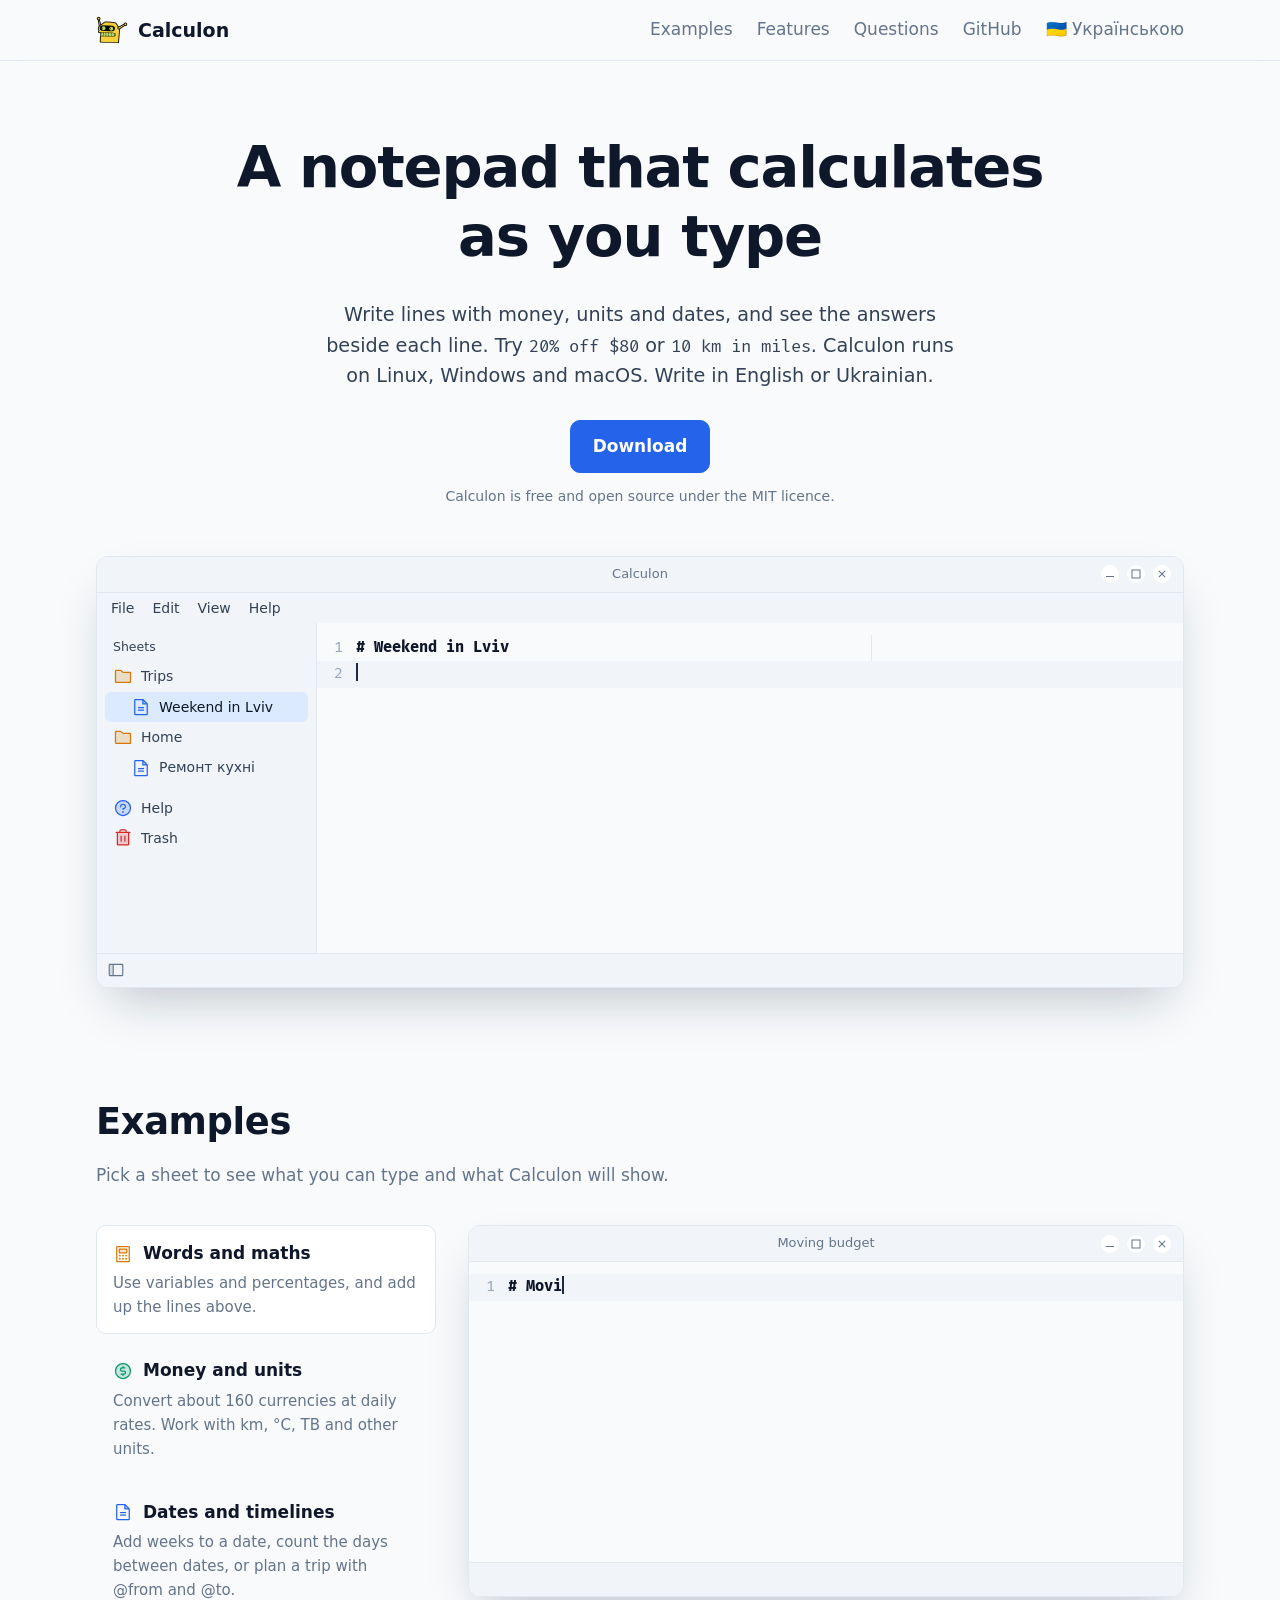
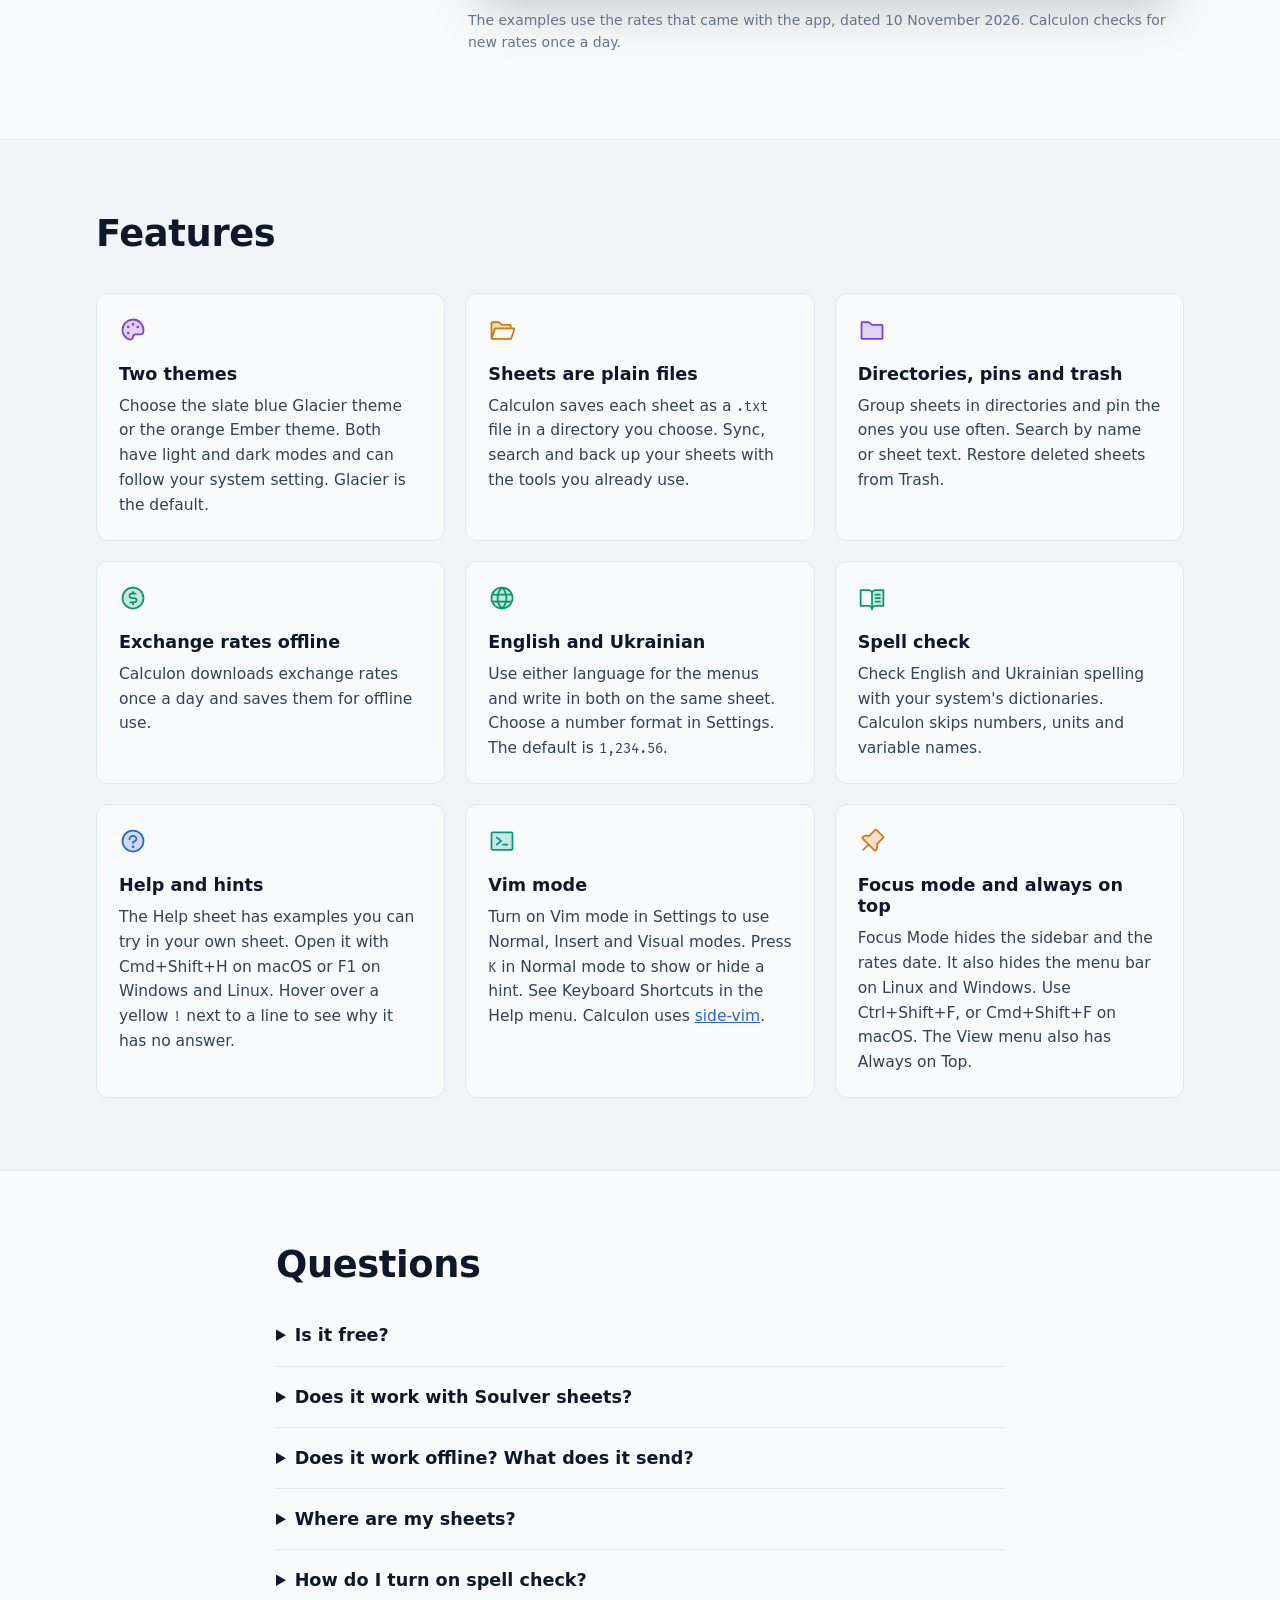
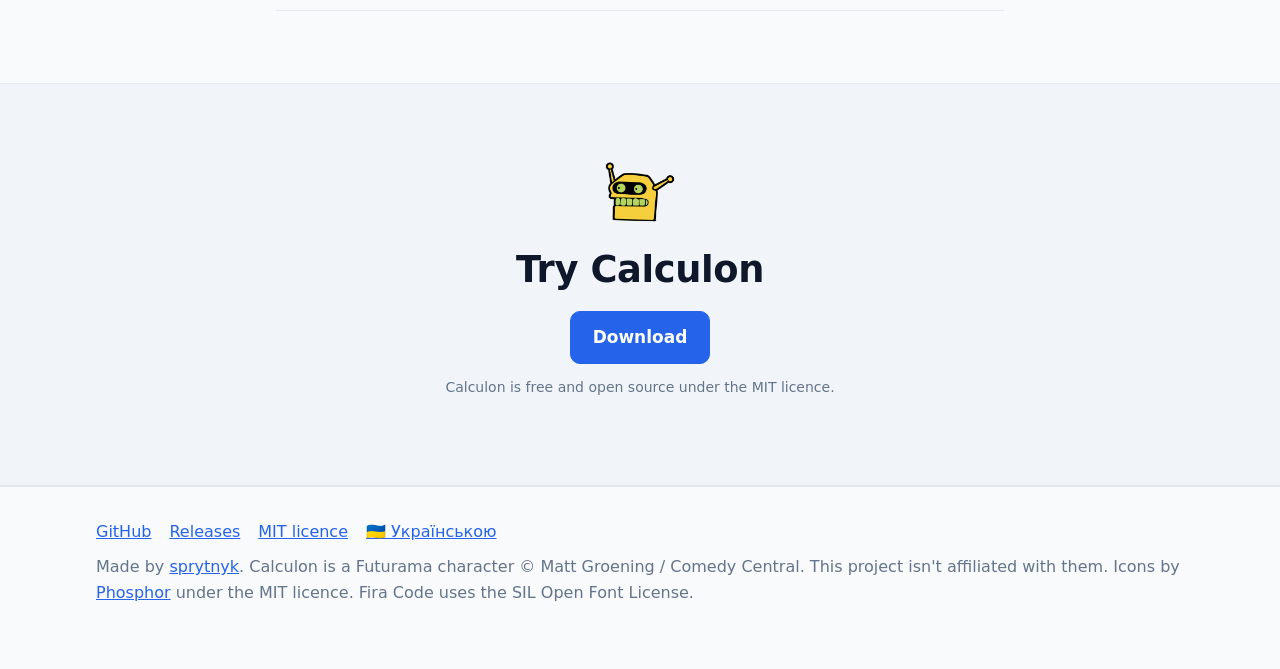
==== docs/index.html @ 187b3427 "feat(site): add flags to language links Show a country flag beside each language switcher in the Eng" ====
<!doctype html>
<html lang="en">
  <head>
    <meta charset="utf-8" />
    <meta name="viewport" content="width=device-width, initial-scale=1" />
    <title>Calculon notepad calculator for Linux, Windows and macOS</title>
    <meta name="description" content="A notepad that calculates as you type. Write lines with money, units and dates. Free and open source for Linux, Windows and macOS." />
    <link rel="icon" href="assets/icon.png" />
    <link rel="canonical" href="https://sprytnyk.github.io/calculon/" />
    <link rel="alternate" hreflang="en" href="https://sprytnyk.github.io/calculon/" />
    <link rel="alternate" hreflang="uk" href="https://sprytnyk.github.io/calculon/uk/" />
    <link rel="alternate" hreflang="x-default" href="https://sprytnyk.github.io/calculon/" />
    <meta property="og:type" content="website" />
    <meta property="og:site_name" content="Calculon" />
    <meta property="og:title" content="Calculon notepad calculator for Linux, Windows and macOS" />
    <meta property="og:description" content="A notepad that calculates as you type. Write lines with money, units and dates. Free and open source for Linux, Windows and macOS." />
    <meta property="og:url" content="https://sprytnyk.github.io/calculon/" />
    <meta property="og:image" content="https://sprytnyk.github.io/calculon/screenshot.png" />
    <meta property="og:image:width" content="1200" />
    <meta property="og:image:height" content="630" />
    <meta property="og:locale" content="en_GB" />
    <meta property="og:locale:alternate" content="uk_UA" />
    <meta name="twitter:card" content="summary_large_image" />
    <script type="application/ld+json">
      {
        "@context": "https://schema.org",
        "@type": "SoftwareApplication",
        "name": "Calculon",
        "description": "A notepad that calculates as you type. Write lines with money, units and dates. Free and open source for Linux, Windows and macOS.",
        "applicationCategory": "UtilitiesApplication",
        "operatingSystem": "Linux, Windows, macOS",
        "url": "https://sprytnyk.github.io/calculon/",
        "downloadUrl": "https://github.com/sprytnyk/calculon/releases/latest",
        "codeRepository": "https://github.com/sprytnyk/calculon",
        "license": "https://opensource.org/license/mit",
        "inLanguage": [
          "en",
          "uk"
        ],
        "image": "https://sprytnyk.github.io/calculon/assets/icon.png",
        "screenshot": "https://sprytnyk.github.io/calculon/screenshot.png",
        "offers": {
          "@type": "Offer",
          "price": "0",
          "priceCurrency": "USD"
        }
      }
    </script>
    <link rel="stylesheet" href="assets/theme.css" />
    <link rel="stylesheet" href="assets/site.css" />
    <script>
      // a browser set to Ukrainian goes to the Ukrainian page, unless the visitor picked English
      try {
        const first = (navigator.languages || [navigator.language])[0] || "";
        if (!localStorage.getItem("lang") && /^uk\b/i.test(first)) location.replace("uk/");
      } catch {
        // no storage: stay on English
      }
    </script>
  </head>
  <body>
    <header class="top">
      <div class="wrap">
        <a class="brand" href="./"><img src="assets/icon.png" alt="" />Calculon</a>
        <nav>
          <a class="optional" href="#examples">Examples</a>
          <a class="optional" href="#features">Features</a>
          <a class="optional" href="#faq">Questions</a>
          <a href="https://github.com/sprytnyk/calculon">GitHub</a>
          <a href="uk/" data-lang="uk" hreflang="uk" lang="uk">🇺🇦 Українською</a>
        </nav>
      </div>
    </header>

    <main>
      <div class="hero wrap">
        <h1>A notepad that calculates as&nbsp;you&nbsp;type</h1>
        <p class="lead">
          Write lines with money, units and dates, and see the answers beside each line.
          Try <code>20% off $80</code> or <code>10 km in miles</code>.
          Calculon runs on Linux, Windows and macOS. Write in English or Ukrainian.
        </p>
        <div data-downloads>
          <div class="downloads">
            <a class="button primary" href="https://github.com/sprytnyk/calculon/releases/latest"
              >Download</a
            >
          </div>
          <p class="download-note">Calculon is free and open source under the MIT licence.</p>
        </div>

        <div class="window" data-hero aria-label="Calculon demo with answers beside each line">
          <div class="titlebar">
            <span class="dots"><i></i><i></i><i></i></span>Calculon
          </div>
          <div class="menubar"></div>
          <div class="window-body">
            <aside class="side"></aside>
            <div class="sheet"></div>
          </div>
          <div class="statusbar"><span class="total"></span></div>
        </div>
      </div>

      <section id="examples">
        <div class="wrap">
          <div class="section-head">
            <h2>Examples</h2>
            <p class="muted">
              Pick a sheet to see what you can type and what Calculon will show.
            </p>
          </div>
          <div class="examples" data-examples>
            <div class="tabs" role="tablist" aria-label="Examples">
              <button class="tab" role="tab" data-sheet="basics" data-icon="numbers">
                <strong>Words and maths</strong>
                <span class="text">Use variables and percentages, and add up the lines above.</span>
              </button>
              <button class="tab" role="tab" data-sheet="money" data-icon="rates">
                <strong>Money and units</strong>
                <span class="text">Convert about 160 currencies at daily rates. Work with km, °C, TB and other units.</span>
              </button>
              <button class="tab" role="tab" data-sheet="dates" data-icon="sheet">
                <strong>Dates and timelines</strong>
                <span class="text"
                  >Add weeks to a date, count the days between dates, or plan a trip with @from and
                  @to.</span
                >
              </button>
            </div>
            <div class="example">
              <div class="window">
                <div class="titlebar">
                  <span class="dots"><i></i><i></i><i></i></span><span class="name"></span>
                </div>
                <div class="window-body"><div class="sheet" role="tabpanel"></div></div>
                <div class="statusbar"><span class="total"></span></div>
              </div>
              <p class="rates-note">
                The examples use the rates that came with the app, dated
                <span data-rates-date></span>. Calculon checks for new rates once a day.
              </p>
            </div>
          </div>
        </div>
      </section>

      <section id="features" class="alt">
        <div class="wrap">
          <div class="section-head">
            <h2>Features</h2>
          </div>
          <div class="features">
            <div class="card">
              <span class="icon" style="mask-image: url(assets/icons/colours.svg); -webkit-mask-image: url(assets/icons/colours.svg); background: var(--icon-violet)"></span>
              <h3>Two themes</h3>
              <p>
                Choose the slate blue Glacier theme or the orange Ember theme. Both have light
                and dark modes and can follow your system setting. Glacier is the default.
              </p>
            </div>
            <div class="card">
              <span class="icon" style="mask-image: url(assets/icons/open_directory.svg); -webkit-mask-image: url(assets/icons/open_directory.svg); background: var(--icon-amber)"></span>
              <h3>Sheets are plain files</h3>
              <p>
                Calculon saves each sheet as a <code>.txt</code> file in a directory you choose.
                Sync, search and back up your sheets with the tools you already use.
              </p>
            </div>
            <div class="card">
              <span class="icon" style="mask-image: url(assets/icons/directory.svg); -webkit-mask-image: url(assets/icons/directory.svg); background: var(--icon-violet)"></span>
              <h3>Directories, pins and trash</h3>
              <p>
                Group sheets in directories and pin the ones you use often. Search by name or
                sheet text. Restore deleted sheets from Trash.
              </p>
            </div>
            <div class="card">
              <span class="icon" style="mask-image: url(assets/icons/rates.svg); -webkit-mask-image: url(assets/icons/rates.svg); background: var(--icon-green)"></span>
              <h3>Exchange rates offline</h3>
              <p>
                Calculon downloads exchange rates once a day and saves them for offline use.
              </p>
            </div>
            <div class="card">
              <span class="icon" style="mask-image: url(assets/icons/language.svg); -webkit-mask-image: url(assets/icons/language.svg); background: var(--icon-green)"></span>
              <h3>English and Ukrainian</h3>
              <p>
                Use either language for the menus and write in both on the same sheet.
                Choose a number format in Settings. The default is <code>1,234.56</code>.
              </p>
            </div>
            <div class="card">
              <span class="icon" style="mask-image: url(assets/icons/spell_add.svg); -webkit-mask-image: url(assets/icons/spell_add.svg); background: var(--icon-green)"></span>
              <h3>Spell check</h3>
              <p>
                Check English and Ukrainian spelling with your system's dictionaries.
                Calculon skips numbers, units and variable names.
              </p>
            </div>
            <div class="card">
              <span class="icon" style="mask-image: url(assets/icons/help.svg); -webkit-mask-image: url(assets/icons/help.svg); background: var(--icon-blue)"></span>
              <h3>Help and hints</h3>
              <p>
                The Help sheet has examples you can try in your own sheet.
                Open it with Cmd+Shift+H on macOS or F1 on Windows and Linux.
                Hover over a yellow <code>!</code> next to a line to see why it has no answer.
              </p>
            </div>
            <div class="card">
              <span class="icon" style="mask-image: url(assets/icons/vim.svg); -webkit-mask-image: url(assets/icons/vim.svg); background: var(--icon-teal)"></span>
              <h3>Vim mode</h3>
              <p>
                Turn on Vim mode in Settings to use Normal, Insert and Visual modes. Press
                <code>K</code> in Normal mode to show or hide a hint. See Keyboard Shortcuts in
                the Help menu. Calculon uses <a href="https://github.com/sprytnyk/side-vim">side-vim</a>.
              </p>
            </div>
            <div class="card">
              <span class="icon" style="mask-image: url(assets/icons/pin.svg); -webkit-mask-image: url(assets/icons/pin.svg); background: var(--icon-amber)"></span>
              <h3>Focus mode and always on top</h3>
              <p>
                Focus Mode hides the sidebar and the rates date. It also hides the menu bar on
                Linux and Windows. Use Ctrl+Shift+F, or Cmd+Shift+F on macOS. The View menu also
                has Always on Top.
              </p>
            </div>
          </div>
        </div>
      </section>

      <section id="faq">
        <div class="wrap faq">
          <h2>Questions</h2>
          <details>
            <summary>Is it free?</summary>
            <div>
              <p>
                Calculon is free. The MIT-licensed code is
                <a href="https://github.com/sprytnyk/calculon">on GitHub</a>.
              </p>
            </div>
          </details>
          <details>
            <summary>Does it work with Soulver sheets?</summary>
            <div>
              <p>
                Most sheets that use <a href="https://soulver.app">Soulver's</a> syntax work in
                Calculon. Calculon uses its own <code>@from</code> and <code>@to</code> lines for
                trip timelines. In Soulver, set the trip's start and end in the app's interface.
                Calculon is an independent project.
              </p>
            </div>
          </details>
          <details>
            <summary>Does it work offline? What does it send?</summary>
            <div>
              <p>
                Calculon calculates on your computer. It gets rates from open.er-api.com or
                Frankfurter and uses the last saved rates when you're offline. When you open
                About, it checks GitHub for a new version. Calculon works without an account
                or tracking.
              </p>
            </div>
          </details>
          <details>
            <summary>Where are my sheets?</summary>
            <div>
              <p>
                Calculon suggests <code>~/Documents/Calculon</code> on first launch. You can
                choose another directory in Settings. If a file changes on disk while you edit
                it, choose Save a copy to save your edits in a new sheet in the same directory.
              </p>
            </div>
          </details>
          <details>
            <summary>How do I turn on spell check?</summary>
            <div>
              <p>
                Calculon uses the spell checker on your system. On Linux that's Hunspell. To install
                it with English and Ukrainian dictionaries on Debian or Ubuntu, use this command.
              </p>
              <pre>sudo apt install libhunspell-1.7-0 hunspell-en-us hunspell-uk</pre>
              <p>
                On macOS, install Hunspell with Homebrew and put the en_US and uk_UA dictionaries
                in <code>~/Library/Spelling</code>. The
                <a href="https://github.com/sprytnyk/calculon#spell-check">README</a> has the
                steps. On Windows, Calculon uses Windows' own spell checker. For Ukrainian, add
                the language in Settings &gt; Time &amp; language &gt; Language &amp; region.
              </p>
              <p>
                Turn on Check Spelling in the View menu.
                The shortcut is Cmd+Option+S on macOS or F7 on Windows and Linux.
              </p>
            </div>
          </details>
        </div>
      </section>

      <section class="cta alt">
        <div class="wrap">
          <img src="assets/icon.png" alt="" />
          <h2>Try Calculon</h2>
          <div data-downloads>
            <div class="downloads">
              <a class="button primary" href="https://github.com/sprytnyk/calculon/releases/latest"
                >Download</a
              >
            </div>
            <p class="download-note">Calculon is free and open source under the MIT licence.</p>
          </div>
        </div>
      </section>
    </main>

    <footer>
      <div class="wrap">
        <div class="links">
          <a href="https://github.com/sprytnyk/calculon">GitHub</a>
          <a href="https://github.com/sprytnyk/calculon/releases">Releases</a>
          <a href="https://github.com/sprytnyk/calculon/blob/main/LICENSE">MIT licence</a>
          <a href="uk/" data-lang="uk" hreflang="uk" lang="uk">🇺🇦 Українською</a>
        </div>
        <p>
          Made by <a href="https://sprytnyk.dev">sprytnyk</a>. Calculon is a Futurama character ©
          Matt Groening / Comedy Central. This project isn't affiliated with them. Icons by
          <a href="https://phosphoricons.com">Phosphor</a> under the MIT licence.
          Fira Code uses the SIL Open Font License.
        </p>
      </div>
    </footer>

    <script src="assets/sheets.js"></script>
    <script src="assets/site.js"></script>
  </body>
</html>
---- docs/assets/theme.css ----
/* Made by scripts/build_site.py from Calculon's Glacier theme. Don't edit by hand. */
:root {
  color-scheme: light dark;
  --bg: #f8fafc;
  --sidebar: #f1f5f9;
  --surface: #ffffff;
  --border: #e2e8f0;
  --text: #1e293b;
  --muted: #64748b;
  --accent: #2563eb;
  --selection: #dbeafe;
  --current-line: #f1f5f9;
  --result: #047857;
  --result-hover: #064e3b;
  --number: #b45309;
  --unit: #1d4ed8;
  --variable: #7c3aed;
  --keyword: #475569;
  --operator: #64748b;
  --comment: #94a3b8;
  --heading: #0f172a;
  --label: #334155;
  --tag: #047857;
  --misspelled: #856000;
  --invalid-number: #e11d48;
  --error: #e11d48;
  --on-accent: #ffffff;
  --icon-neutral: #64748b;
  --icon-blue: #2563eb;
  --icon-amber: #d97706;
  --icon-violet: #7c3aed;
  --icon-green: #059669;
  --icon-teal: #0d9488;
  --icon-cyan: #0891b2;
  --icon-rose: #e11d48;
  --icon-red: #dc2626;
  --icon-yellow: #ca8a04;
  --icon-indigo: #4f46e5;
}
@media (prefers-color-scheme: dark) {
  :root {
    --bg: #0f172a;
    --sidebar: #1e293b;
    --surface: #283548;
    --border: #334155;
    --text: #e2e8f0;
    --muted: #94a3b8;
    --accent: #60a5fa;
    --selection: #1c3767;
    --current-line: #162032;
    --result: #7dd3ae;
    --result-hover: #bbf0d6;
    --number: #fbbf24;
    --unit: #93c5fd;
    --variable: #a78bfa;
    --keyword: #94a3b8;
    --operator: #94a3b8;
    --comment: #64748b;
    --heading: #ffffff;
    --label: #cbd5e1;
    --tag: #34d399;
    --misspelled: #f5d76e;
    --invalid-number: #fb7185;
    --error: #fb7185;
    --on-accent: #0f172a;
    --icon-neutral: #94a3b8;
    --icon-blue: #60a5fa;
    --icon-amber: #fbbf24;
    --icon-violet: #a78bfa;
    --icon-green: #34d399;
    --icon-teal: #2dd4bf;
    --icon-cyan: #22d3ee;
    --icon-rose: #fb7185;
    --icon-red: #f87171;
    --icon-yellow: #facc15;
    --icon-indigo: #818cf8;
  }
}
---- docs/assets/site.css ----
/* Calculon's website. Colours come from theme.css (the app's Glacier theme). */

@font-face {
  font-family: "Fira Code";
  src: url("fonts/FiraCode-Regular.ttf") format("truetype");
  font-weight: 400;
  font-display: swap;
}
@font-face {
  font-family: "Fira Code";
  src: url("fonts/FiraCode-Bold.ttf") format("truetype");
  font-weight: 700;
  font-display: swap;
}

:root {
  --mono: "Fira Code", ui-monospace, "SFMono-Regular", Menlo, Consolas, monospace;
  --sans: ui-sans-serif, system-ui, -apple-system, "Segoe UI", Roboto, sans-serif;
  --radius: 12px;
  --shadow: 0 24px 48px -16px rgb(15 23 42 / 0.25);
  --page: 1120px;
}
@media (prefers-color-scheme: dark) {
  :root {
    --shadow: 0 24px 48px -12px rgb(0 0 0 / 0.5);
  }
}

* {
  box-sizing: border-box;
}
html {
  scroll-behavior: smooth;
}
body {
  margin: 0;
  background: var(--bg);
  color: var(--text);
  font: 17px/1.6 var(--sans);
  -webkit-font-smoothing: antialiased;
}
a {
  color: var(--accent);
}
h1,
h2,
h3 {
  color: var(--heading);
  line-height: 1.2;
  margin: 0 0 0.5em;
}
h1 {
  font-size: clamp(2.2rem, 6vw, 3.6rem);
  letter-spacing: -0.02em;
}
h2 {
  font-size: clamp(1.6rem, 4vw, 2.3rem);
  letter-spacing: -0.01em;
}
h3 {
  font-size: 1.1rem;
}
p {
  margin: 0 0 1em;
}
.wrap {
  max-width: var(--page);
  margin: 0 auto;
  padding: 0 16px;
}
.muted {
  color: var(--muted);
}

/* Icons: Phosphor SVGs used as a mask, so they take any colour */
.icon {
  display: inline-block;
  flex: none;
  width: 20px;
  height: 20px;
  background: var(--icon-neutral);
  -webkit-mask: center / contain no-repeat;
  mask: center / contain no-repeat;
}

/* Top bar */
.top {
  position: sticky;
  top: 0;
  z-index: 10;
  background: color-mix(in srgb, var(--bg) 85%, transparent);
  backdrop-filter: blur(10px);
  border-bottom: 1px solid var(--border);
}
.top .wrap {
  display: flex;
  align-items: center;
  gap: 24px;
  height: 60px;
}
.brand {
  display: flex;
  align-items: center;
  gap: 10px;
  color: var(--heading);
  font-size: 19px;
  font-weight: 700;
  text-decoration: none;
  margin-right: auto;
}
.brand img {
  width: 32px;
  height: 32px;
}
.top nav {
  display: flex;
  gap: 24px;
  font-size: 17px;
}
.top nav a {
  color: var(--muted);
  text-decoration: none;
}
.top nav a:hover {
  color: var(--text);
}
@media (max-width: 640px) {
  .top nav .optional {
    display: none;
  }
}

/* Hero */
/* Top and bottom only. The sides keep .wrap's gutter, so the window doesn't touch the screen edges. */
.hero {
  padding-top: 72px;
  padding-bottom: 40px;
  text-align: center;
}
.hero .lead {
  max-width: 640px;
  margin: 0 auto 28px;
  font-size: 1.2rem;
  color: var(--label);
}
.hero .window {
  margin-top: 48px;
  text-align: left;
}

/* Download buttons */
.downloads {
  display: flex;
  flex-wrap: wrap;
  justify-content: center;
  gap: 12px;
}
.button {
  display: inline-flex;
  align-items: center;
  gap: 8px;
  padding: 12px 22px;
  border-radius: 10px;
  border: 1px solid var(--border);
  background: var(--surface);
  color: var(--text);
  font-weight: 600;
  text-decoration: none;
}
.button.primary {
  background: var(--accent);
  border-color: var(--accent);
  color: var(--on-accent);
}
.button:hover {
  filter: brightness(1.08);
}
.download-note {
  margin-top: 12px;
  font-size: 14px;
  color: var(--muted);
}

/* The app window */
.window {
  border: 1px solid var(--border);
  border-radius: var(--radius);
  background: var(--bg);
  box-shadow: var(--shadow);
  overflow: hidden;
}
.titlebar {
  position: relative;
  display: flex;
  align-items: center;
  justify-content: center;
  height: 36px;
  background: var(--sidebar);
  border-bottom: 1px solid var(--border);
  font-size: 13px;
  color: var(--muted);
}
/* window buttons on the right, as on most Linux desktops: minimise, maximise, close */
.titlebar .dots {
  position: absolute;
  right: 12px;
  display: flex;
  gap: 8px;
}
.titlebar .dots i {
  position: relative;
  width: 18px;
  height: 18px;
  border-radius: 50%;
  background: var(--surface);
}
.titlebar .dots i::before,
.titlebar .dots i::after {
  content: "";
  position: absolute;
  left: 50%;
  top: 50%;
  border-color: var(--muted);
}
.titlebar .dots i:nth-child(1)::before {
  width: 8px;
  border-top: 1.5px solid var(--muted);
  transform: translate(-50%, 2px);
}
.titlebar .dots i:nth-child(2)::before {
  width: 7px;
  height: 7px;
  border: 1.5px solid var(--muted);
  transform: translate(-50%, -50%);
}
.titlebar .dots i:nth-child(3)::before,
.titlebar .dots i:nth-child(3)::after {
  width: 9px;
  border-top: 1.5px solid var(--muted);
  transform: translate(-50%, -50%) rotate(45deg);
}
.titlebar .dots i:nth-child(3)::after {
  transform: translate(-50%, -50%) rotate(-45deg);
}
.menubar {
  display: flex;
  gap: 18px;
  padding: 4px 14px;
  background: var(--sidebar);
  font-size: 14px;
  color: var(--label);
}
.window-body {
  display: grid;
  grid-template-columns: 220px 1fr;
  min-height: 330px;
}
.side {
  background: var(--sidebar);
  border-right: 1px solid var(--border);
  padding: 10px 8px;
  font-size: 14px;
}
.side .row {
  display: flex;
  align-items: center;
  gap: 8px;
  padding: 4px 8px;
  border-radius: 6px;
  white-space: nowrap;
  overflow: hidden;
  text-overflow: ellipsis;
  color: var(--label);
}
.side .row.child {
  padding-left: 26px;
}
/* sheets open on a click; directories, Help and Trash are plain labels */
.side button.row {
  width: 100%;
  border: 0;
  background: none;
  font: inherit;
  text-align: left;
  cursor: pointer;
}
.side button.row:hover {
  background: var(--surface);
}
.side button.row:focus-visible {
  outline: 2px solid var(--accent);
  outline-offset: -2px;
}
.side .row.current,
.side button.row.current:hover {
  background: var(--selection);
  color: var(--heading);
}
.side .gap {
  height: 10px;
}
/* as in the app: the total in the middle, in the answers' colour */
.statusbar {
  display: flex;
  justify-content: center;
  gap: 16px;
  padding: 5px 14px;
  background: var(--sidebar);
  border-top: 1px solid var(--border);
  font-size: 14px;
  color: var(--muted);
  white-space: nowrap;
  overflow: hidden;
}
/* position: absolute takes the sidebar button out of the flex row, so the total stays in the middle */
.statusbar {
  position: relative;
}
.statusbar .side-toggle {
  position: absolute;
  left: 6px;
  top: 50%;
  transform: translateY(-50%);
  display: flex;
  padding: 2px 4px;
  border: 0;
  border-radius: 4px;
  background: none;
  cursor: pointer;
}
.statusbar .side-toggle:hover {
  background: var(--surface);
}
.statusbar .side-toggle:focus-visible {
  outline: 2px solid var(--accent);
}
.statusbar .side-toggle .icon {
  width: 18px;
  height: 18px;
}
.window.no-side .window-body {
  grid-template-columns: 1fr;
}
.window.no-side .side {
  display: none;
}
.statusbar .total {
  color: var(--result);
  font-weight: 600;
}
/* keeps the bar one line high while the total is still empty */
.statusbar .total::after {
  content: "\200b";
}
@media (max-width: 760px) {
  .window-body {
    grid-template-columns: 1fr;
  }
  .side,
  .menubar,
  .statusbar .side-toggle {
    display: none;
  }
}

/* A sheet: line numbers, the text, and the answers column */
.sheet {
  position: relative;
  padding: 12px 0;
  font: 15px/1.75 var(--mono);
  font-variant-ligatures: contextual;
  background: var(--bg);
}
.line {
  display: grid;
  grid-template-columns: 2.6em minmax(0, 1fr) minmax(7.5em, 36%);
  min-height: 1.75em;
}
.line .n {
  text-align: right;
  padding-right: 0.9em;
  color: var(--comment);
  user-select: none;
}
.line .src {
  white-space: pre;
  overflow: hidden;
  text-overflow: ellipsis;
  padding-right: 0.8em;
}
.line .ans {
  text-align: right;
  padding: 0 14px 0 10px;
  border-left: 1px solid var(--border);
  color: var(--result);
  white-space: nowrap;
  overflow: hidden;
  text-overflow: ellipsis;
  opacity: 0;
  transition: opacity 0.35s;
}
.line .ans.shown {
  opacity: 1;
}
.line .ans.total {
  font-weight: 700;
}
.line.current {
  background: var(--current-line);
}
.caret {
  display: inline-block;
  width: 2px;
  height: 1.2em;
  margin-right: -2px;
  vertical-align: -0.2em;
  background: var(--text);
  animation: blink 1s steps(1) infinite;
}
@keyframes blink {
  50% {
    opacity: 0;
  }
}
.number {
  color: var(--number);
}
.unit {
  color: var(--unit);
}
.variable {
  color: var(--variable);
}
.keyword {
  color: var(--keyword);
}
.operator {
  color: var(--operator);
}
.comment {
  color: var(--comment);
  font-style: italic;
}
.heading {
  color: var(--heading);
  font-weight: 700;
}
.label {
  color: var(--label);
  font-weight: 700;
}
.tag {
  color: var(--tag);
}
.miss {
  text-decoration: underline wavy var(--misspelled);
  text-decoration-thickness: 1px;
  text-underline-offset: 4px;
}
@media (max-width: 520px) {
  .sheet {
    font-size: 13px;
  }
  .line {
    grid-template-columns: 2.1em minmax(0, 1fr) minmax(6.5em, 40%);
  }
}

/* The right-click menu over the misspelled word in the kitchen sheet */
.ctxmenu {
  position: absolute;
  z-index: 2;
  min-width: 250px;
  padding: 4px;
  background: var(--surface);
  border: 1px solid var(--border);
  border-radius: 8px;
  box-shadow: var(--shadow);
  font: 13.5px/1.4 var(--sans);
  color: var(--text);
  opacity: 0;
  transform: translateY(-4px);
  transition:
    opacity 0.2s,
    transform 0.2s;
  pointer-events: none;
}
.ctxmenu.shown {
  opacity: 1;
  transform: none;
}
.ctxmenu .item {
  display: flex;
  align-items: center;
  gap: 10px;
  padding: 4px 10px;
  border-radius: 5px;
}
.ctxmenu .item.hl {
  background: var(--selection);
}
.ctxmenu .item.suggestion {
  font-weight: 700;
  padding-left: 40px;
}
.ctxmenu .keys {
  margin-left: auto;
  padding-left: 24px;
  color: var(--muted);
}
.ctxmenu hr {
  border: 0;
  border-top: 1px solid var(--border);
  margin: 4px 6px;
}
@media (max-width: 520px) {
  .ctxmenu {
    min-width: 0;
    font-size: 12.5px;
  }
  .ctxmenu .keys {
    display: none;
  }
}

/* Sections */
section {
  padding: 72px 0;
}
section.alt {
  background: var(--sidebar);
  border-top: 1px solid var(--border);
  border-bottom: 1px solid var(--border);
}
.section-head {
  max-width: 680px;
  margin-bottom: 36px;
}

/* Examples: tabs on the left, the sheet on the right */
.examples {
  display: grid;
  grid-template-columns: minmax(240px, 340px) 1fr;
  gap: 32px;
  align-items: start;
}
.tabs {
  display: flex;
  flex-direction: column;
  gap: 8px;
}
.tab {
  display: block;
  width: 100%;
  padding: 14px 16px;
  border: 1px solid transparent;
  border-radius: 10px;
  background: none;
  color: var(--text);
  font: inherit;
  text-align: left;
  cursor: pointer;
}
.tab strong {
  display: flex;
  align-items: center;
  gap: 10px;
  color: var(--heading);
}
.tab span.text {
  display: block;
  margin-top: 4px;
  font-size: 15px;
  color: var(--muted);
}
.tab:hover {
  background: var(--surface);
}
.tab[aria-selected="true"] {
  background: var(--surface);
  border-color: var(--border);
}
.tab:focus-visible {
  outline: 2px solid var(--accent);
  outline-offset: 2px;
}
.example .window-body {
  grid-template-columns: 1fr;
  min-height: 0;
}
.example .sheet {
  min-height: 300px;
}
.rates-note {
  margin-top: 12px;
  font-size: 14px;
  color: var(--muted);
}
/* On narrow screens the tabs go one under another, above the sheet. */
@media (max-width: 860px) {
  .examples {
    grid-template-columns: 1fr;
    gap: 20px;
  }
  .tab {
    padding: 10px 14px;
  }
}

/* Feature cards */
.features {
  display: grid;
  grid-template-columns: repeat(auto-fit, minmax(260px, 1fr));
  gap: 20px;
}
.card {
  padding: 22px;
  border: 1px solid var(--border);
  border-radius: var(--radius);
  background: var(--bg);
}
.card .icon {
  width: 28px;
  height: 28px;
  margin-bottom: 12px;
}
.card p {
  margin: 0;
  color: var(--label);
  font-size: 15.5px;
}

/* FAQ */
.faq {
  max-width: 760px;
}
.faq details {
  border-bottom: 1px solid var(--border);
  padding: 16px 0;
}
.faq summary {
  cursor: pointer;
  font-weight: 600;
  color: var(--heading);
  font-size: 1.1rem;
}
.faq details > div {
  margin-top: 12px;
  color: var(--label);
}
code,
pre {
  font-family: var(--mono);
  font-size: 0.88em;
}
pre {
  overflow-x: auto;
  padding: 12px 14px;
  border: 1px solid var(--border);
  border-radius: 8px;
  background: var(--surface);
  color: var(--text);
}

/* Footer */
.cta {
  text-align: center;
}
.cta img {
  width: 72px;
  height: 72px;
  margin-bottom: 12px;
}
footer {
  padding: 32px 0 48px;
  border-top: 1px solid var(--border);
  font-size: 16px;
  color: var(--muted);
}
footer .links {
  display: flex;
  flex-wrap: wrap;
  gap: 18px;
  margin-bottom: 10px;
}

@media (prefers-reduced-motion: reduce) {
  html {
    scroll-behavior: auto;
  }
  .line .ans,
  .ctxmenu {
    transition: none;
  }
  .caret {
    animation: none;
  }
}
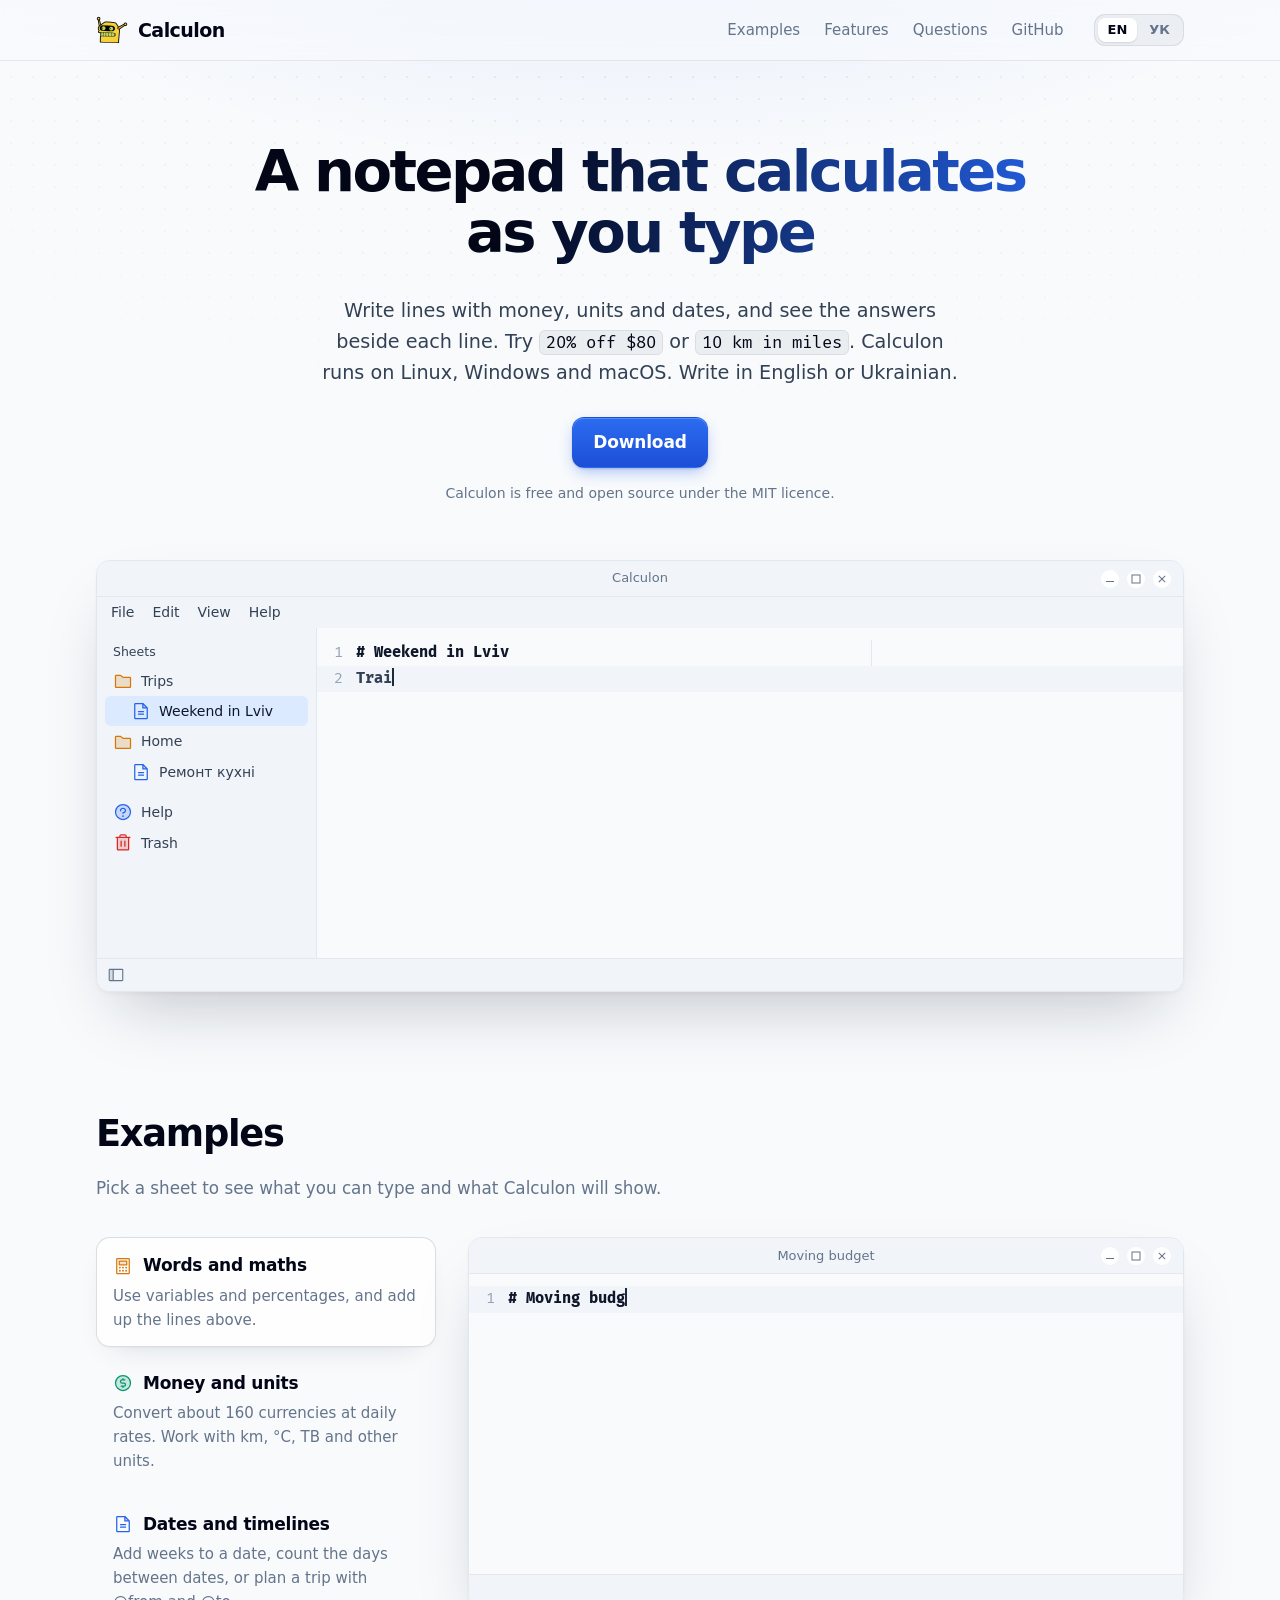
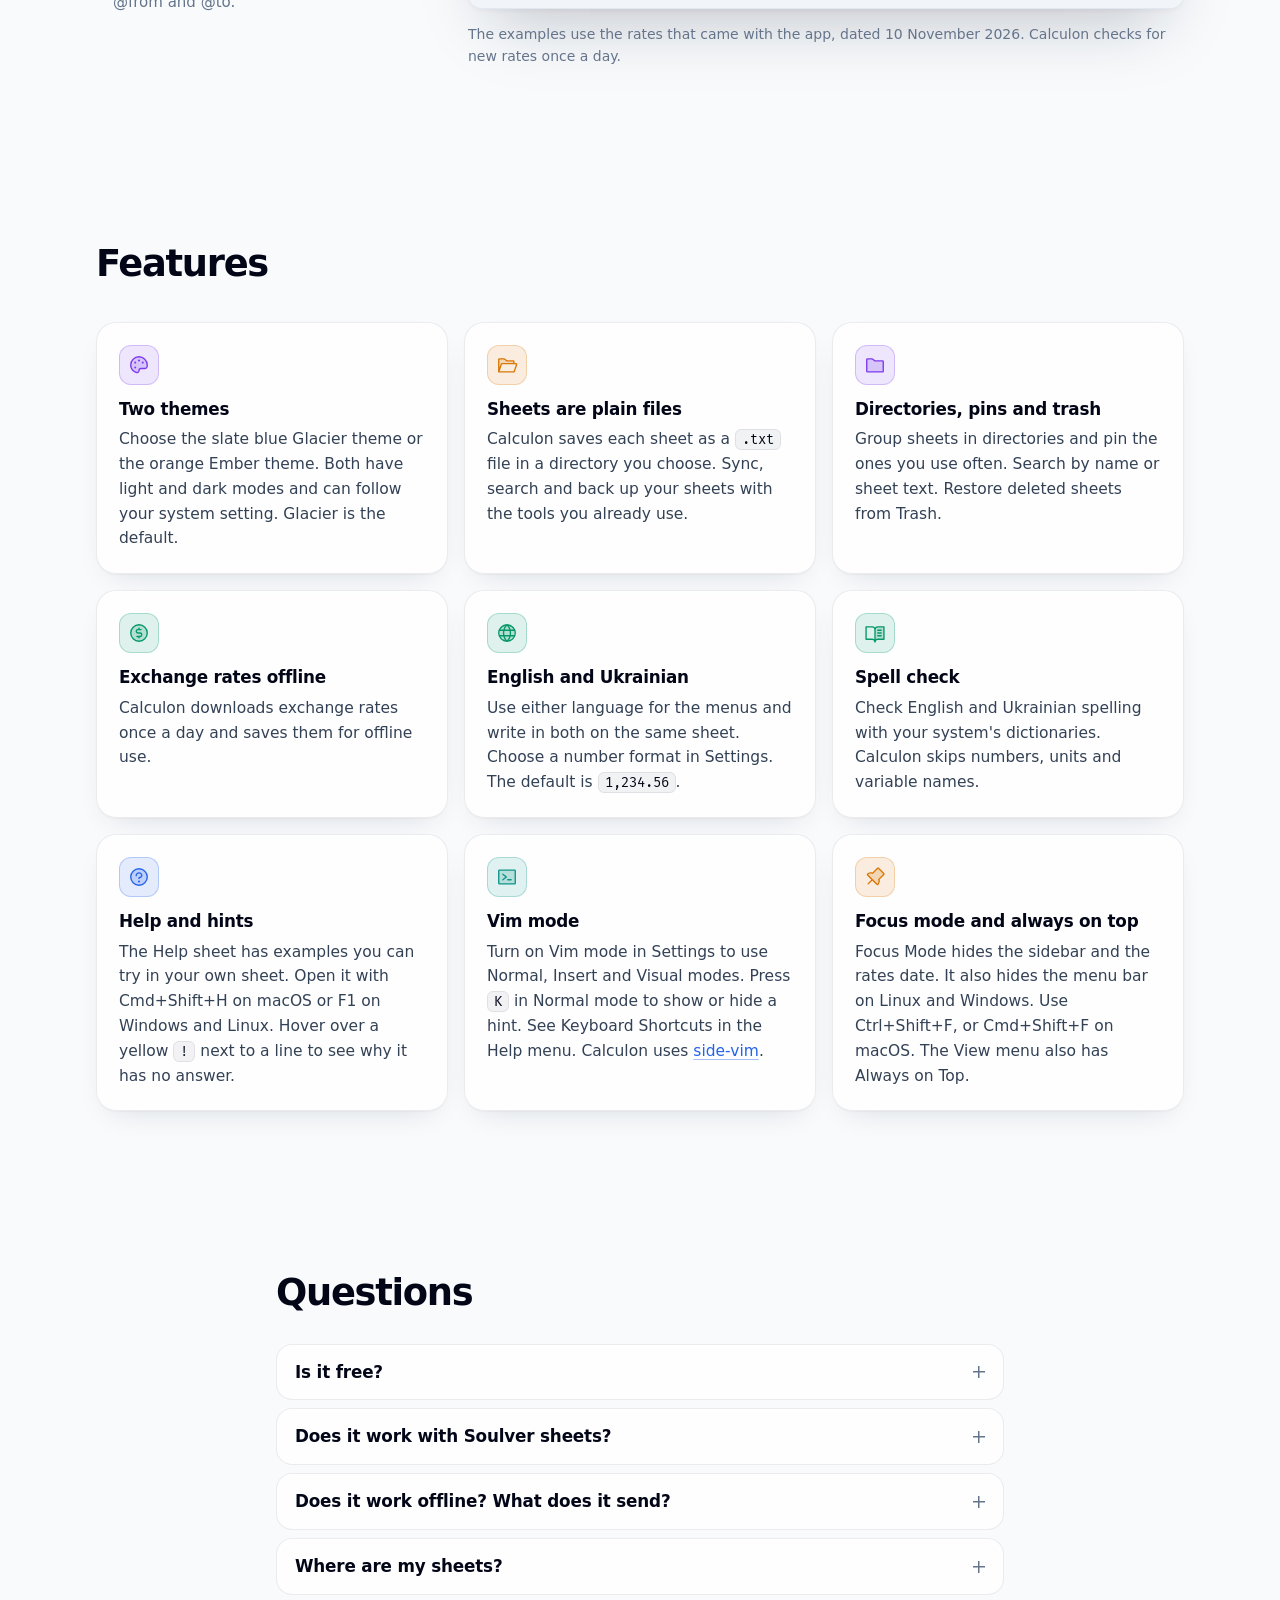
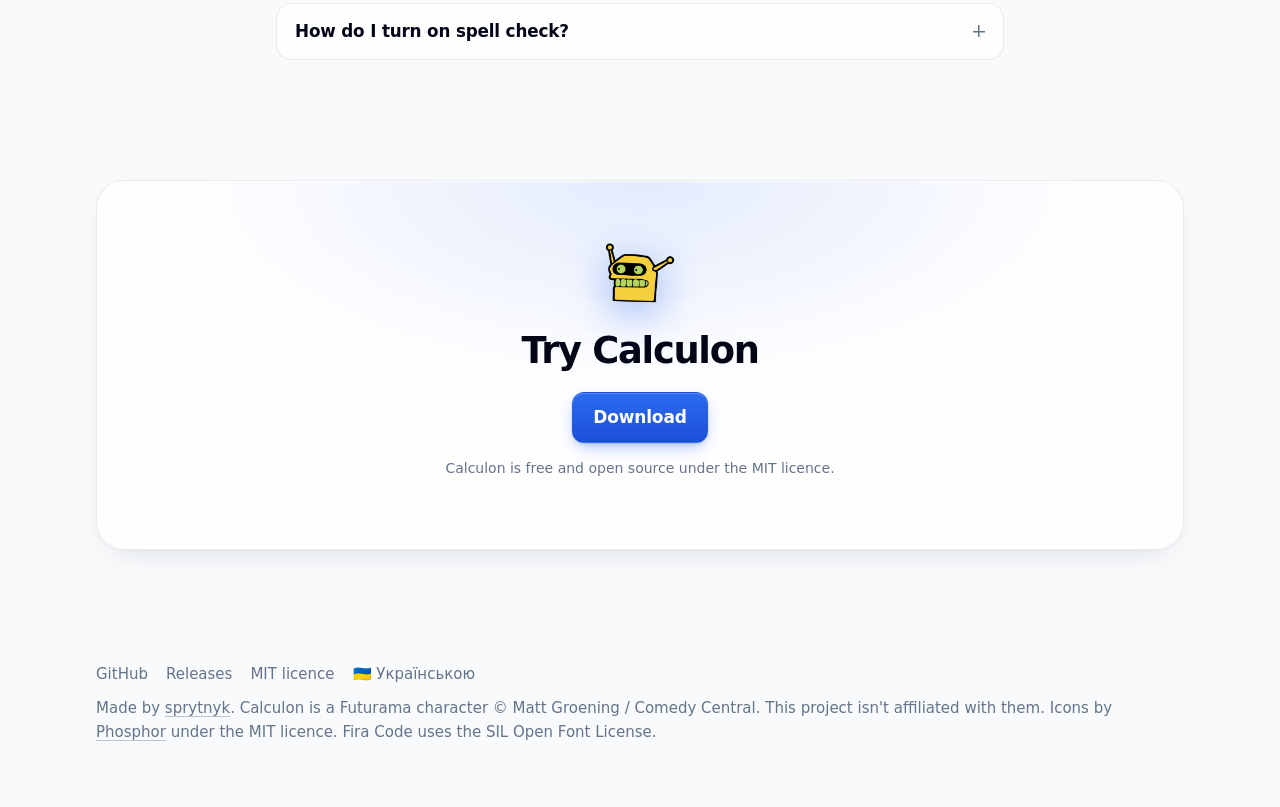
==== commit e6283bfd: "feat(site): restyle the website to match Loka's page The top of the page has a soft blue glow and a " ====
--- a/docs/index.html
+++ b/docs/index.html
@@ -67,8 +67,11 @@
           <a class="optional" href="#features">Features</a>
           <a class="optional" href="#faq">Questions</a>
           <a href="https://github.com/sprytnyk/calculon">GitHub</a>
-          <a href="uk/" data-lang="uk" hreflang="uk" lang="uk">🇺🇦 Українською</a>
         </nav>
+        <div class="langs" aria-label="Language">
+          <span aria-current="page">EN</span>
+          <a href="uk/" data-lang="uk" hreflang="uk" lang="uk" title="Українською">УК</a>
+        </div>
       </div>
     </header>
 
@@ -145,14 +148,14 @@
         </div>
       </section>
 
-      <section id="features" class="alt">
+      <section id="features">
         <div class="wrap">
           <div class="section-head">
             <h2>Features</h2>
           </div>
           <div class="features">
             <div class="card">
-              <span class="icon" style="mask-image: url(assets/icons/colours.svg); -webkit-mask-image: url(assets/icons/colours.svg); background: var(--icon-violet)"></span>
+              <span class="tile" style="--tint: var(--icon-violet)"><span class="icon" style="mask-image: url(assets/icons/colours.svg); -webkit-mask-image: url(assets/icons/colours.svg)"></span></span>
               <h3>Two themes</h3>
               <p>
                 Choose the slate blue Glacier theme or the orange Ember theme. Both have light
@@ -160,7 +163,7 @@
               </p>
             </div>
             <div class="card">
-              <span class="icon" style="mask-image: url(assets/icons/open_directory.svg); -webkit-mask-image: url(assets/icons/open_directory.svg); background: var(--icon-amber)"></span>
+              <span class="tile" style="--tint: var(--icon-amber)"><span class="icon" style="mask-image: url(assets/icons/open_directory.svg); -webkit-mask-image: url(assets/icons/open_directory.svg)"></span></span>
               <h3>Sheets are plain files</h3>
               <p>
                 Calculon saves each sheet as a <code>.txt</code> file in a directory you choose.
@@ -168,7 +171,7 @@
               </p>
             </div>
             <div class="card">
-              <span class="icon" style="mask-image: url(assets/icons/directory.svg); -webkit-mask-image: url(assets/icons/directory.svg); background: var(--icon-violet)"></span>
+              <span class="tile" style="--tint: var(--icon-violet)"><span class="icon" style="mask-image: url(assets/icons/directory.svg); -webkit-mask-image: url(assets/icons/directory.svg)"></span></span>
               <h3>Directories, pins and trash</h3>
               <p>
                 Group sheets in directories and pin the ones you use often. Search by name or
@@ -176,14 +179,14 @@
               </p>
             </div>
             <div class="card">
-              <span class="icon" style="mask-image: url(assets/icons/rates.svg); -webkit-mask-image: url(assets/icons/rates.svg); background: var(--icon-green)"></span>
+              <span class="tile" style="--tint: var(--icon-green)"><span class="icon" style="mask-image: url(assets/icons/rates.svg); -webkit-mask-image: url(assets/icons/rates.svg)"></span></span>
               <h3>Exchange rates offline</h3>
               <p>
                 Calculon downloads exchange rates once a day and saves them for offline use.
               </p>
             </div>
             <div class="card">
-              <span class="icon" style="mask-image: url(assets/icons/language.svg); -webkit-mask-image: url(assets/icons/language.svg); background: var(--icon-green)"></span>
+              <span class="tile" style="--tint: var(--icon-green)"><span class="icon" style="mask-image: url(assets/icons/language.svg); -webkit-mask-image: url(assets/icons/language.svg)"></span></span>
               <h3>English and Ukrainian</h3>
               <p>
                 Use either language for the menus and write in both on the same sheet.
@@ -191,7 +194,7 @@
               </p>
             </div>
             <div class="card">
-              <span class="icon" style="mask-image: url(assets/icons/spell_add.svg); -webkit-mask-image: url(assets/icons/spell_add.svg); background: var(--icon-green)"></span>
+              <span class="tile" style="--tint: var(--icon-green)"><span class="icon" style="mask-image: url(assets/icons/spell_add.svg); -webkit-mask-image: url(assets/icons/spell_add.svg)"></span></span>
               <h3>Spell check</h3>
               <p>
                 Check English and Ukrainian spelling with your system's dictionaries.
@@ -199,7 +202,7 @@
               </p>
             </div>
             <div class="card">
-              <span class="icon" style="mask-image: url(assets/icons/help.svg); -webkit-mask-image: url(assets/icons/help.svg); background: var(--icon-blue)"></span>
+              <span class="tile" style="--tint: var(--icon-blue)"><span class="icon" style="mask-image: url(assets/icons/help.svg); -webkit-mask-image: url(assets/icons/help.svg)"></span></span>
               <h3>Help and hints</h3>
               <p>
                 The Help sheet has examples you can try in your own sheet.
@@ -208,7 +211,7 @@
               </p>
             </div>
             <div class="card">
-              <span class="icon" style="mask-image: url(assets/icons/vim.svg); -webkit-mask-image: url(assets/icons/vim.svg); background: var(--icon-teal)"></span>
+              <span class="tile" style="--tint: var(--icon-teal)"><span class="icon" style="mask-image: url(assets/icons/vim.svg); -webkit-mask-image: url(assets/icons/vim.svg)"></span></span>
               <h3>Vim mode</h3>
               <p>
                 Turn on Vim mode in Settings to use Normal, Insert and Visual modes. Press
@@ -217,7 +220,7 @@
               </p>
             </div>
             <div class="card">
-              <span class="icon" style="mask-image: url(assets/icons/pin.svg); -webkit-mask-image: url(assets/icons/pin.svg); background: var(--icon-amber)"></span>
+              <span class="tile" style="--tint: var(--icon-amber)"><span class="icon" style="mask-image: url(assets/icons/pin.svg); -webkit-mask-image: url(assets/icons/pin.svg)"></span></span>
               <h3>Focus mode and always on top</h3>
               <p>
                 Focus Mode hides the sidebar and the rates date. It also hides the menu bar on
@@ -297,7 +300,7 @@
         </div>
       </section>
 
-      <section class="cta alt">
+      <section class="cta">
         <div class="wrap">
           <img src="assets/icon.png" alt="" />
           <h2>Try Calculon</h2>
--- a/docs/assets/site.css
+++ b/docs/assets/site.css
@@ -1,4 +1,6 @@
-/* Calculon's website. Colours come from theme.css (the app's Glacier theme). */
+/* Calculon's website. The app window's colours come from theme.css (the app's Glacier
+   theme). The page around it has the same look as Loka's page: a soft glow and a dot grid
+   at the top, a see-through header and see-through cards. */
 
 @font-face {
   font-family: "Fira Code";
@@ -15,14 +17,57 @@
 
 :root {
   --mono: "Fira Code", ui-monospace, "SFMono-Regular", Menlo, Consolas, monospace;
-  --sans: ui-sans-serif, system-ui, -apple-system, "Segoe UI", Roboto, sans-serif;
-  --radius: 12px;
-  --shadow: 0 24px 48px -16px rgb(15 23 42 / 0.25);
+  /* Inter only when the visitor has it installed */
+  --sans: "Inter var", Inter, ui-sans-serif, system-ui, -apple-system, "Segoe UI", Roboto,
+    sans-serif;
+  --radius: 14px;
   --page: 1120px;
+  --ease: cubic-bezier(0.2, 0.7, 0.2, 1);
+
+  /* the page around the app window, in Glacier's slate and blue */
+  --page-bg: #f8fafc;
+  --strong: #020617;
+  --glow: #2563eb1f;
+  --dots: #0f172a14;
+  --line: #0f172a14;
+  --line-strong: #0f172a24;
+  --card: #ffffffcc;
+  --solid: #ffffff;
+  --highlight: inset 0 1px 0 #ffffffe6;
+  --shadow: 0 1px 2px #0f172a0a, 0 12px 32px -16px #0f172a29;
+  --window-shadow: 0 2px 4px #0f172a0a, 0 32px 64px -24px #0f172a40;
+  --header: #f8fafcb3;
+  --segment: #0f172a0d;
+  --segment-on: #ffffff;
+  --soft: #2563eb14;
+  --soft-line: #2563eb2e;
+  --ring: #2563eb40;
+  --fill-glow: #2563eb73;
+  --link: #2563eb;
+  --title: linear-gradient(100deg, #020617 35%, #2563eb);
 }
 @media (prefers-color-scheme: dark) {
   :root {
-    --shadow: 0 24px 48px -12px rgb(0 0 0 / 0.5);
+    --page-bg: #020617;
+    --strong: #f8fafc;
+    --glow: #3b82f62e;
+    --dots: #94a3b81a;
+    --line: #94a3b81f;
+    --line-strong: #94a3b838;
+    --card: #0f172a99;
+    --solid: #0f172a;
+    --highlight: inset 0 1px 0 #ffffff0a;
+    --shadow: 0 12px 40px -16px #000c;
+    --window-shadow: 0 40px 80px -24px #000, 0 0 0 1px #94a3b80f;
+    --header: #020617a6;
+    --segment: #1e293b99;
+    --segment-on: #334155;
+    --soft: #3b82f61f;
+    --soft-line: #60a5fa40;
+    --ring: #60a5fa59;
+    --fill-glow: #3b82f666;
+    --link: #93c5fd;
+    --title: linear-gradient(100deg, #f8fafc 35%, #93c5fd);
   }
 }
 
@@ -31,34 +76,81 @@
 }
 html {
   scroll-behavior: smooth;
+  /* links to a section stop below the sticky header */
+  scroll-padding-top: 72px;
+  scrollbar-color: var(--line-strong) transparent;
+}
+::selection {
+  background: var(--soft-line);
 }
 body {
   margin: 0;
-  background: var(--bg);
+  /* a soft blue glow at the top of the page */
+  background:
+    radial-gradient(70rem 32rem at 50% -12rem, var(--glow), transparent 70%) no-repeat,
+    var(--page-bg);
   color: var(--text);
   font: 17px/1.6 var(--sans);
+  font-feature-settings: "cv11", "ss01"; /* only changes Inter */
   -webkit-font-smoothing: antialiased;
+  -moz-osx-font-smoothing: grayscale;
+}
+/* a faint dot grid that fades out down the page */
+body::before {
+  content: "";
+  position: fixed;
+  inset: 0;
+  z-index: -1;
+  pointer-events: none;
+  background: radial-gradient(var(--dots) 1px, transparent 1px) 0 0 / 22px 22px;
+  -webkit-mask-image: radial-gradient(ellipse 80% 50% at 50% 0, #000, transparent);
+  mask-image: radial-gradient(ellipse 80% 50% at 50% 0, #000, transparent);
 }
 a {
-  color: var(--accent);
+  color: var(--link);
+  text-decoration: underline;
+  text-decoration-color: transparent;
+  text-underline-offset: 3px;
+  transition: text-decoration-color 0.15s;
+}
+a:hover {
+  text-decoration-color: currentColor;
+}
+/* links inside sentences keep a soft underline: their colour alone is close to the text's */
+p a,
+.tab a {
+  text-decoration-color: color-mix(in srgb, currentColor 40%, transparent);
+}
+p a:hover,
+.tab a:hover {
+  text-decoration-color: currentColor;
+}
+:focus-visible {
+  outline: 2px solid var(--accent);
+  outline-offset: 2px;
 }
 h1,
 h2,
 h3 {
-  color: var(--heading);
+  color: var(--strong);
   line-height: 1.2;
   margin: 0 0 0.5em;
 }
 h1 {
   font-size: clamp(2.2rem, 6vw, 3.6rem);
-  letter-spacing: -0.02em;
+  font-weight: 750;
+  line-height: 1.06;
+  letter-spacing: -0.045em;
 }
 h2 {
   font-size: clamp(1.6rem, 4vw, 2.3rem);
-  letter-spacing: -0.01em;
+  font-weight: 700;
+  letter-spacing: -0.035em;
 }
 h3 {
-  font-size: 1.1rem;
+  font-size: 1.05rem;
+  font-weight: 650;
+  letter-spacing: -0.015em;
 }
 p {
   margin: 0 0 1em;
@@ -82,29 +174,46 @@
   -webkit-mask: center / contain no-repeat;
   mask: center / contain no-repeat;
 }
-
-/* Top bar */
+/* an icon on a tile of its own colour */
+.tile {
+  display: grid;
+  place-items: center;
+  width: 40px;
+  height: 40px;
+  border-radius: 12px;
+  background: color-mix(in srgb, var(--tint) 12%, transparent);
+  box-shadow: inset 0 0 0 1px color-mix(in srgb, var(--tint) 26%, transparent);
+}
+.tile .icon {
+  width: 22px;
+  height: 22px;
+  background: var(--tint);
+}
+
+/* Top bar: see-through, it stays at the top */
 .top {
   position: sticky;
   top: 0;
   z-index: 10;
-  background: color-mix(in srgb, var(--bg) 85%, transparent);
-  backdrop-filter: blur(10px);
-  border-bottom: 1px solid var(--border);
+  background: var(--header);
+  border-bottom: 1px solid var(--line);
+  -webkit-backdrop-filter: saturate(180%) blur(14px);
+  backdrop-filter: saturate(180%) blur(14px);
 }
 .top .wrap {
   display: flex;
   align-items: center;
-  gap: 24px;
+  gap: 20px;
   height: 60px;
 }
 .brand {
   display: flex;
   align-items: center;
   gap: 10px;
-  color: var(--heading);
+  color: var(--strong);
   font-size: 19px;
   font-weight: 700;
+  letter-spacing: -0.03em;
   text-decoration: none;
   margin-right: auto;
 }
@@ -114,28 +223,87 @@
 }
 .top nav {
   display: flex;
-  gap: 24px;
-  font-size: 17px;
+  gap: 4px;
+  font-size: 15px;
+  font-weight: 500;
 }
 .top nav a {
+  padding: 5px 10px;
+  border-radius: 8px;
   color: var(--muted);
   text-decoration: none;
+  transition:
+    color 0.15s,
+    background 0.15s;
 }
 .top nav a:hover {
-  color: var(--text);
+  background: var(--segment);
+  color: var(--strong);
+}
+/* EN | УК, as a pill switch */
+.langs {
+  display: flex;
+  flex: none;
+  gap: 2px;
+  padding: 3px;
+  background: var(--segment);
+  border: 1px solid var(--line);
+  border-radius: 11px;
+  font-size: 13px;
+  font-weight: 600;
+  line-height: 1.6;
+}
+.langs > * {
+  padding: 2px 10px;
+  border-radius: 8px;
+  color: var(--muted);
+  text-decoration: none;
+}
+.langs a:hover {
+  color: var(--strong);
+}
+.langs [aria-current] {
+  background: var(--segment-on);
+  color: var(--strong);
+  box-shadow: 0 1px 2px #0f172a1f, var(--highlight);
 }
 @media (max-width: 640px) {
+  .top .wrap {
+    gap: 10px;
+  }
   .top nav .optional {
     display: none;
+  }
+}
+/* the smallest phones: brand, GitHub and EN | УК still fit on one row */
+@media (max-width: 400px) {
+  .top .wrap {
+    gap: 6px;
+  }
+  .brand {
+    gap: 8px;
+  }
+  .top nav a {
+    padding: 5px 6px;
   }
 }
 
 /* Hero */
 /* Top and bottom only. The sides keep .wrap's gutter, so the window doesn't touch the screen edges. */
 .hero {
-  padding-top: 72px;
+  padding-top: 80px;
   padding-bottom: 40px;
   text-align: center;
+}
+/* the title fades from the heading colour into the accent */
+.hero h1 {
+  display: inline-block;
+  max-width: 860px;
+  padding-bottom: 0.08em; /* room for descenders */
+  background: var(--title);
+  -webkit-background-clip: text;
+  background-clip: text;
+  color: transparent;
 }
 .hero .lead {
   max-width: 640px;
@@ -144,8 +312,26 @@
   color: var(--label);
 }
 .hero .window {
-  margin-top: 48px;
+  margin-top: 56px;
   text-align: left;
+}
+.hero > * {
+  animation: rise 0.6s var(--ease) both;
+}
+.hero > :nth-child(2) {
+  animation-delay: 0.05s;
+}
+.hero > :nth-child(3) {
+  animation-delay: 0.1s;
+}
+.hero > :nth-child(4) {
+  animation-delay: 0.18s;
+}
+@keyframes rise {
+  from {
+    opacity: 0;
+    transform: translateY(10px);
+  }
 }
 
 /* Download buttons */
@@ -153,30 +339,74 @@
   display: flex;
   flex-wrap: wrap;
   justify-content: center;
-  gap: 12px;
+  gap: 10px;
 }
 .button {
   display: inline-flex;
   align-items: center;
   gap: 8px;
-  padding: 12px 22px;
-  border-radius: 10px;
-  border: 1px solid var(--border);
-  background: var(--surface);
-  color: var(--text);
+  padding: 11px 20px;
+  border-radius: 12px;
+  border: 1px solid var(--line-strong);
+  background: var(--card);
+  color: var(--strong);
   font-weight: 600;
+  letter-spacing: -0.01em;
   text-decoration: none;
-}
+  box-shadow: 0 1px 2px #0f172a0d, var(--highlight);
+  transition:
+    background 0.15s,
+    border-color 0.15s,
+    box-shadow 0.15s,
+    filter 0.15s,
+    transform 0.05s;
+}
+.button:hover {
+  border-color: var(--muted);
+}
+.button:active {
+  transform: translateY(1px);
+}
+/* filled blue, with a light top edge and a glow */
 .button.primary {
-  background: var(--accent);
-  border-color: var(--accent);
-  color: var(--on-accent);
-}
-.button:hover {
-  filter: brightness(1.08);
+  /* the fallbacks cover a browser that still has an older theme.css */
+  background: linear-gradient(180deg, var(--fill-top, #2b6cf0), var(--fill, #1d4ed8));
+  border-color: transparent;
+  color: var(--on-fill, #fff);
+  box-shadow:
+    0 1px 2px #0f172a26,
+    0 6px 16px -4px var(--fill-glow),
+    inset 0 1px 0 #ffffff33;
+}
+/* lighter at the bottom only, so the white text stays readable at the top */
+.button.primary:hover {
+  background: linear-gradient(
+    180deg,
+    var(--fill-top, #2b6cf0),
+    color-mix(in srgb, var(--fill, #1d4ed8) 90%, #fff)
+  );
+}
+/* "All downloads": a plain link with an arrow, so the buttons for your system stand out */
+.button.quiet {
+  padding-inline: 12px;
+  background: none;
+  border-color: transparent;
+  box-shadow: none;
+  color: var(--muted);
+  font-weight: 500;
+}
+.button.quiet::after {
+  content: "→";
+  transition: transform 0.15s var(--ease);
+}
+.button.quiet:hover {
+  color: var(--strong);
+}
+.button.quiet:hover::after {
+  transform: translateX(3px);
 }
 .download-note {
-  margin-top: 12px;
+  margin-top: 14px;
   font-size: 14px;
   color: var(--muted);
 }
@@ -186,7 +416,7 @@
   border: 1px solid var(--border);
   border-radius: var(--radius);
   background: var(--bg);
-  box-shadow: var(--shadow);
+  box-shadow: var(--highlight), var(--window-shadow);
   overflow: hidden;
 }
 .titlebar {
@@ -525,16 +755,14 @@
 
 /* Sections */
 section {
-  padding: 72px 0;
-}
-section.alt {
-  background: var(--sidebar);
-  border-top: 1px solid var(--border);
-  border-bottom: 1px solid var(--border);
+  padding: 80px 0;
 }
 .section-head {
   max-width: 680px;
   margin-bottom: 36px;
+}
+.section-head p {
+  font-size: 1.05rem;
 }
 
 /* Examples: tabs on the left, the sheet on the right */
@@ -554,18 +782,24 @@
   width: 100%;
   padding: 14px 16px;
   border: 1px solid transparent;
-  border-radius: 10px;
+  border-radius: var(--radius);
   background: none;
   color: var(--text);
   font: inherit;
   text-align: left;
   cursor: pointer;
+  transition:
+    background 0.15s,
+    border-color 0.15s,
+    box-shadow 0.15s;
 }
 .tab strong {
   display: flex;
   align-items: center;
   gap: 10px;
-  color: var(--heading);
+  color: var(--strong);
+  font-weight: 650;
+  letter-spacing: -0.015em;
 }
 .tab span.text {
   display: block;
@@ -574,15 +808,12 @@
   color: var(--muted);
 }
 .tab:hover {
-  background: var(--surface);
+  background: var(--segment);
 }
 .tab[aria-selected="true"] {
-  background: var(--surface);
-  border-color: var(--border);
-}
-.tab:focus-visible {
-  outline: 2px solid var(--accent);
-  outline-offset: 2px;
+  background: var(--card);
+  border-color: var(--line-strong);
+  box-shadow: var(--highlight), var(--shadow);
 }
 .example .window-body {
   grid-template-columns: 1fr;
@@ -592,7 +823,7 @@
   min-height: 300px;
 }
 .rates-note {
-  margin-top: 12px;
+  margin-top: 14px;
   font-size: 14px;
   color: var(--muted);
 }
@@ -607,22 +838,45 @@
   }
 }
 
-/* Feature cards */
+/* Feature cards: see-through, they come in one after another */
 .features {
   display: grid;
-  grid-template-columns: repeat(auto-fit, minmax(260px, 1fr));
-  gap: 20px;
+  /* three across, so the nine cards fill three full rows; one column on phones */
+  grid-template-columns: repeat(3, minmax(0, 1fr));
+  gap: 16px;
+}
+@media (max-width: 760px) {
+  .features {
+    grid-template-columns: 1fr;
+  }
 }
 .card {
   padding: 22px;
-  border: 1px solid var(--border);
-  border-radius: var(--radius);
-  background: var(--bg);
-}
-.card .icon {
-  width: 28px;
-  height: 28px;
-  margin-bottom: 12px;
+  border: 1px solid var(--line);
+  border-radius: 20px;
+  background: var(--card);
+  box-shadow: var(--highlight), var(--shadow);
+  -webkit-backdrop-filter: blur(10px);
+  backdrop-filter: blur(10px);
+  transition:
+    border-color 0.2s,
+    transform 0.2s var(--ease);
+  animation: rise 0.5s var(--ease) both;
+}
+.card:hover {
+  border-color: var(--line-strong);
+  transform: translateY(-2px);
+}
+.card:nth-child(2) { animation-delay: 0.04s; }
+.card:nth-child(3) { animation-delay: 0.08s; }
+.card:nth-child(4) { animation-delay: 0.12s; }
+.card:nth-child(5) { animation-delay: 0.16s; }
+.card:nth-child(6) { animation-delay: 0.2s; }
+.card:nth-child(7) { animation-delay: 0.24s; }
+.card:nth-child(8) { animation-delay: 0.28s; }
+.card:nth-child(9) { animation-delay: 0.32s; }
+.card .tile {
+  margin-bottom: 14px;
 }
 .card p {
   margin: 0;
@@ -630,22 +884,59 @@
   font-size: 15.5px;
 }
 
-/* FAQ */
+/* Questions: each one a row that opens */
 .faq {
   max-width: 760px;
 }
+.faq h2 {
+  margin-bottom: 28px;
+}
 .faq details {
-  border-bottom: 1px solid var(--border);
-  padding: 16px 0;
+  margin-top: 8px;
+  border: 1px solid var(--line);
+  border-radius: 16px;
+  background: var(--card);
+  box-shadow: var(--highlight);
+  transition: border-color 0.15s;
+}
+.faq details:hover,
+.faq details[open] {
+  border-color: var(--line-strong);
 }
 .faq summary {
+  display: flex;
+  align-items: center;
+  justify-content: space-between;
+  gap: 16px;
+  padding: 14px 18px;
+  border-radius: 16px;
   cursor: pointer;
+  list-style: none;
   font-weight: 600;
-  color: var(--heading);
-  font-size: 1.1rem;
+  color: var(--strong);
+  font-size: 1.05rem;
+  letter-spacing: -0.01em;
+}
+.faq summary::-webkit-details-marker {
+  display: none;
+}
+/* a plus that turns into a cross when the answer is open */
+.faq summary::after {
+  content: "";
+  flex: none;
+  width: 12px;
+  height: 12px;
+  background:
+    linear-gradient(currentColor, currentColor) center / 12px 1.5px no-repeat,
+    linear-gradient(currentColor, currentColor) center / 1.5px 12px no-repeat;
+  color: var(--muted);
+  transition: transform 0.2s var(--ease);
+}
+.faq details[open] summary::after {
+  transform: rotate(45deg);
 }
 .faq details > div {
-  margin-top: 12px;
+  padding: 0 18px 4px;
   color: var(--label);
 }
 code,
@@ -653,28 +944,54 @@
   font-family: var(--mono);
   font-size: 0.88em;
 }
+p code,
+.tab code {
+  padding: 1px 6px;
+  border: 1px solid var(--line);
+  border-radius: 6px;
+  background: var(--segment);
+  color: var(--strong);
+}
 pre {
   overflow-x: auto;
   padding: 12px 14px;
-  border: 1px solid var(--border);
-  border-radius: 8px;
-  background: var(--surface);
+  border: 1px solid var(--line);
+  border-radius: 10px;
+  background: var(--page-bg);
   color: var(--text);
 }
 
-/* Footer */
+/* Try Calculon: a card with the glow inside */
 .cta {
+  padding-top: 40px;
   text-align: center;
+}
+.cta .wrap {
+  max-width: calc(var(--page) - 32px);
+  padding: 56px 24px;
+  border: 1px solid var(--line);
+  border-radius: 28px;
+  background:
+    radial-gradient(40rem 18rem at 50% 0, var(--glow), transparent 70%) no-repeat,
+    var(--card);
+  box-shadow: var(--highlight), var(--shadow);
+}
+@media (max-width: 1152px) {
+  .cta .wrap {
+    margin: 0 16px;
+  }
 }
 .cta img {
   width: 72px;
   height: 72px;
   margin-bottom: 12px;
-}
+  filter: drop-shadow(0 10px 20px var(--fill-glow));
+}
+
+/* Footer */
 footer {
   padding: 32px 0 48px;
-  border-top: 1px solid var(--border);
-  font-size: 16px;
+  font-size: 15px;
   color: var(--muted);
 }
 footer .links {
@@ -682,17 +999,27 @@
   flex-wrap: wrap;
   gap: 18px;
   margin-bottom: 10px;
+  font-weight: 500;
+}
+footer a {
+  color: var(--muted);
+  text-decoration-color: transparent;
+}
+footer a:hover {
+  color: var(--strong);
+}
+footer p a {
+  text-decoration-color: color-mix(in srgb, currentColor 40%, transparent);
 }
 
 @media (prefers-reduced-motion: reduce) {
   html {
     scroll-behavior: auto;
   }
-  .line .ans,
-  .ctxmenu {
-    transition: none;
-  }
-  .caret {
-    animation: none;
-  }
-}
+  *,
+  *::before,
+  *::after {
+    animation: none !important;
+    transition: none !important;
+  }
+}
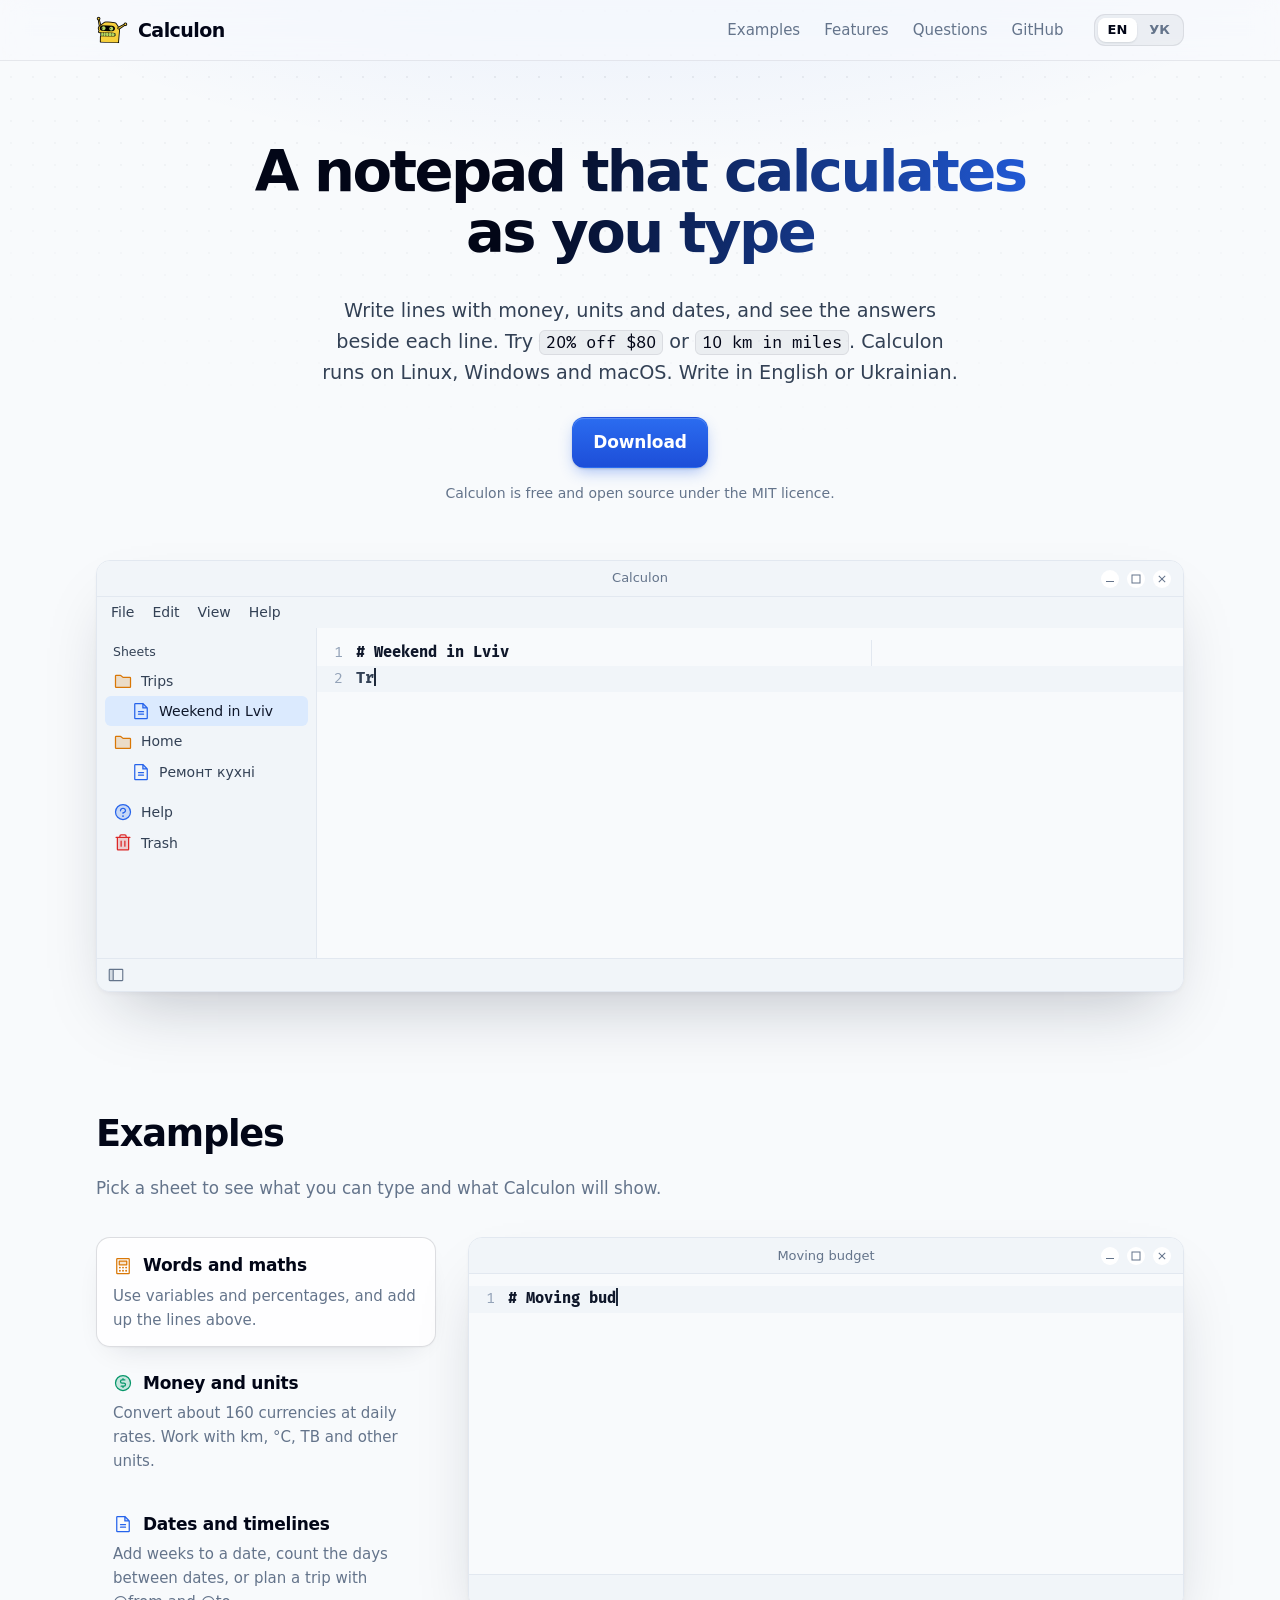
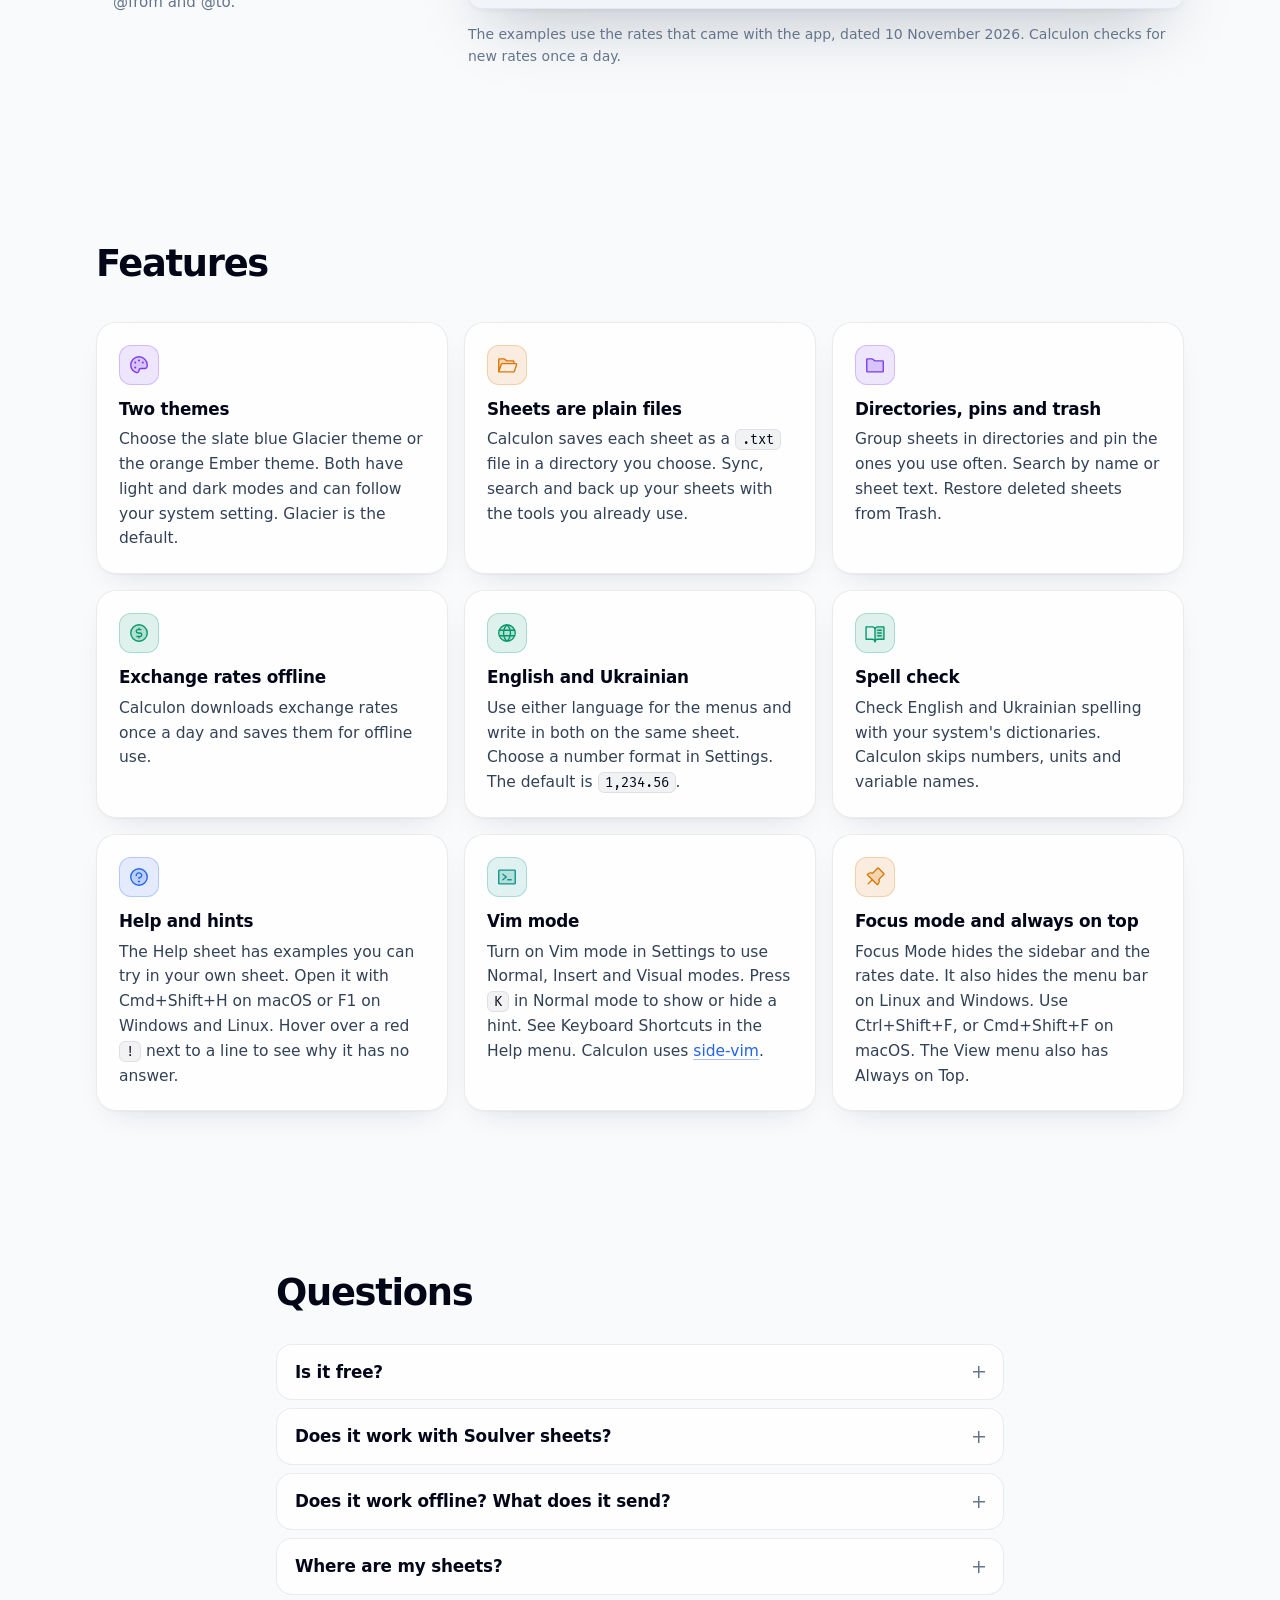
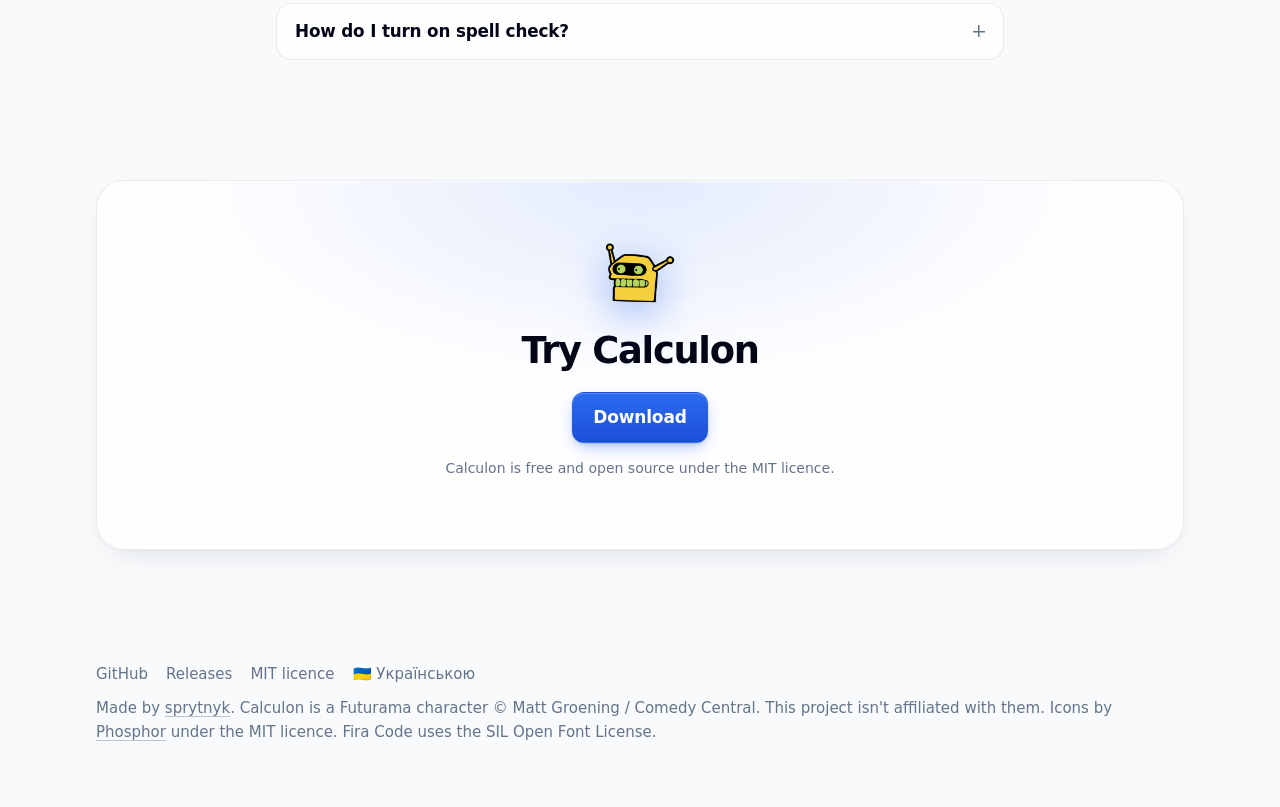
==== commit 74207ef5: "fix(site): call the warning mark red The Help and hints card said a yellow ! shows why a line has no" ====
--- a/docs/index.html
+++ b/docs/index.html
@@ -207,7 +207,7 @@
               <p>
                 The Help sheet has examples you can try in your own sheet.
                 Open it with Cmd+Shift+H on macOS or F1 on Windows and Linux.
-                Hover over a yellow <code>!</code> next to a line to see why it has no answer.
+                Hover over a red <code>!</code> next to a line to see why it has no answer.
               </p>
             </div>
             <div class="card">
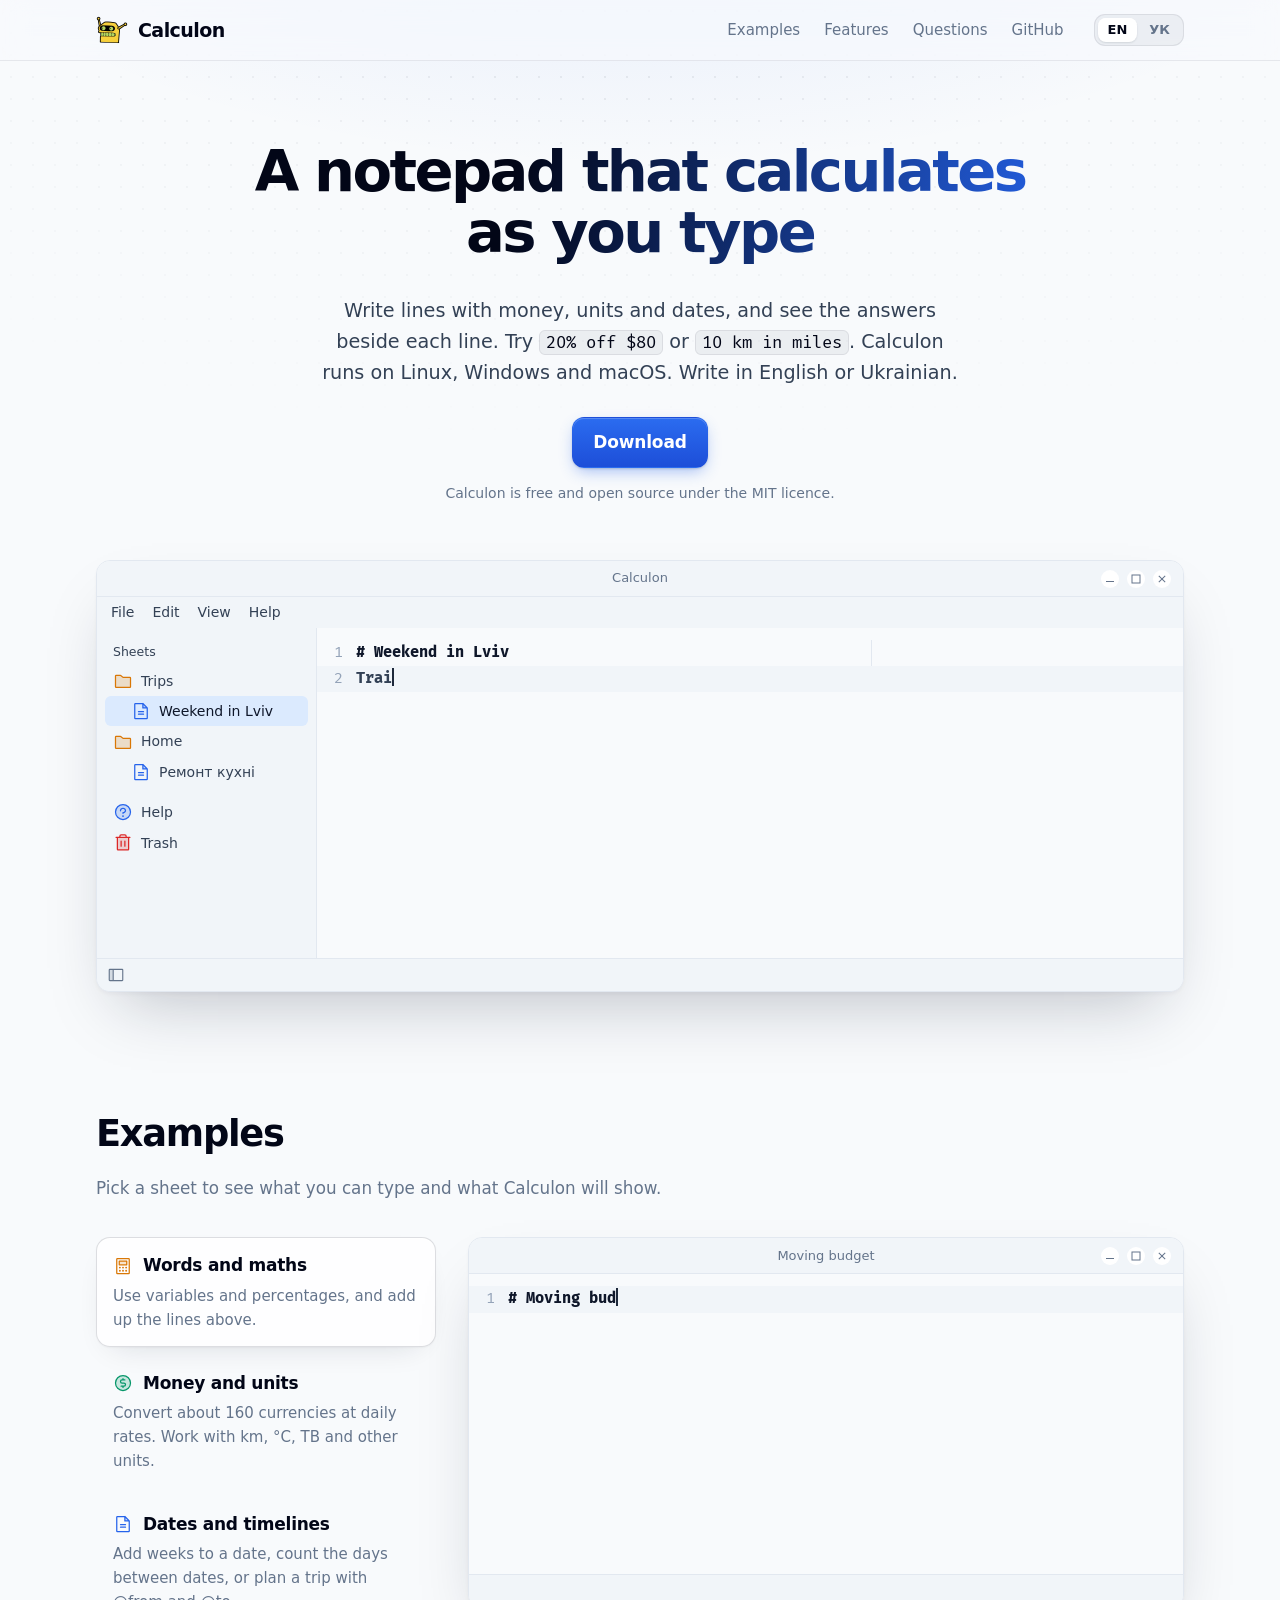
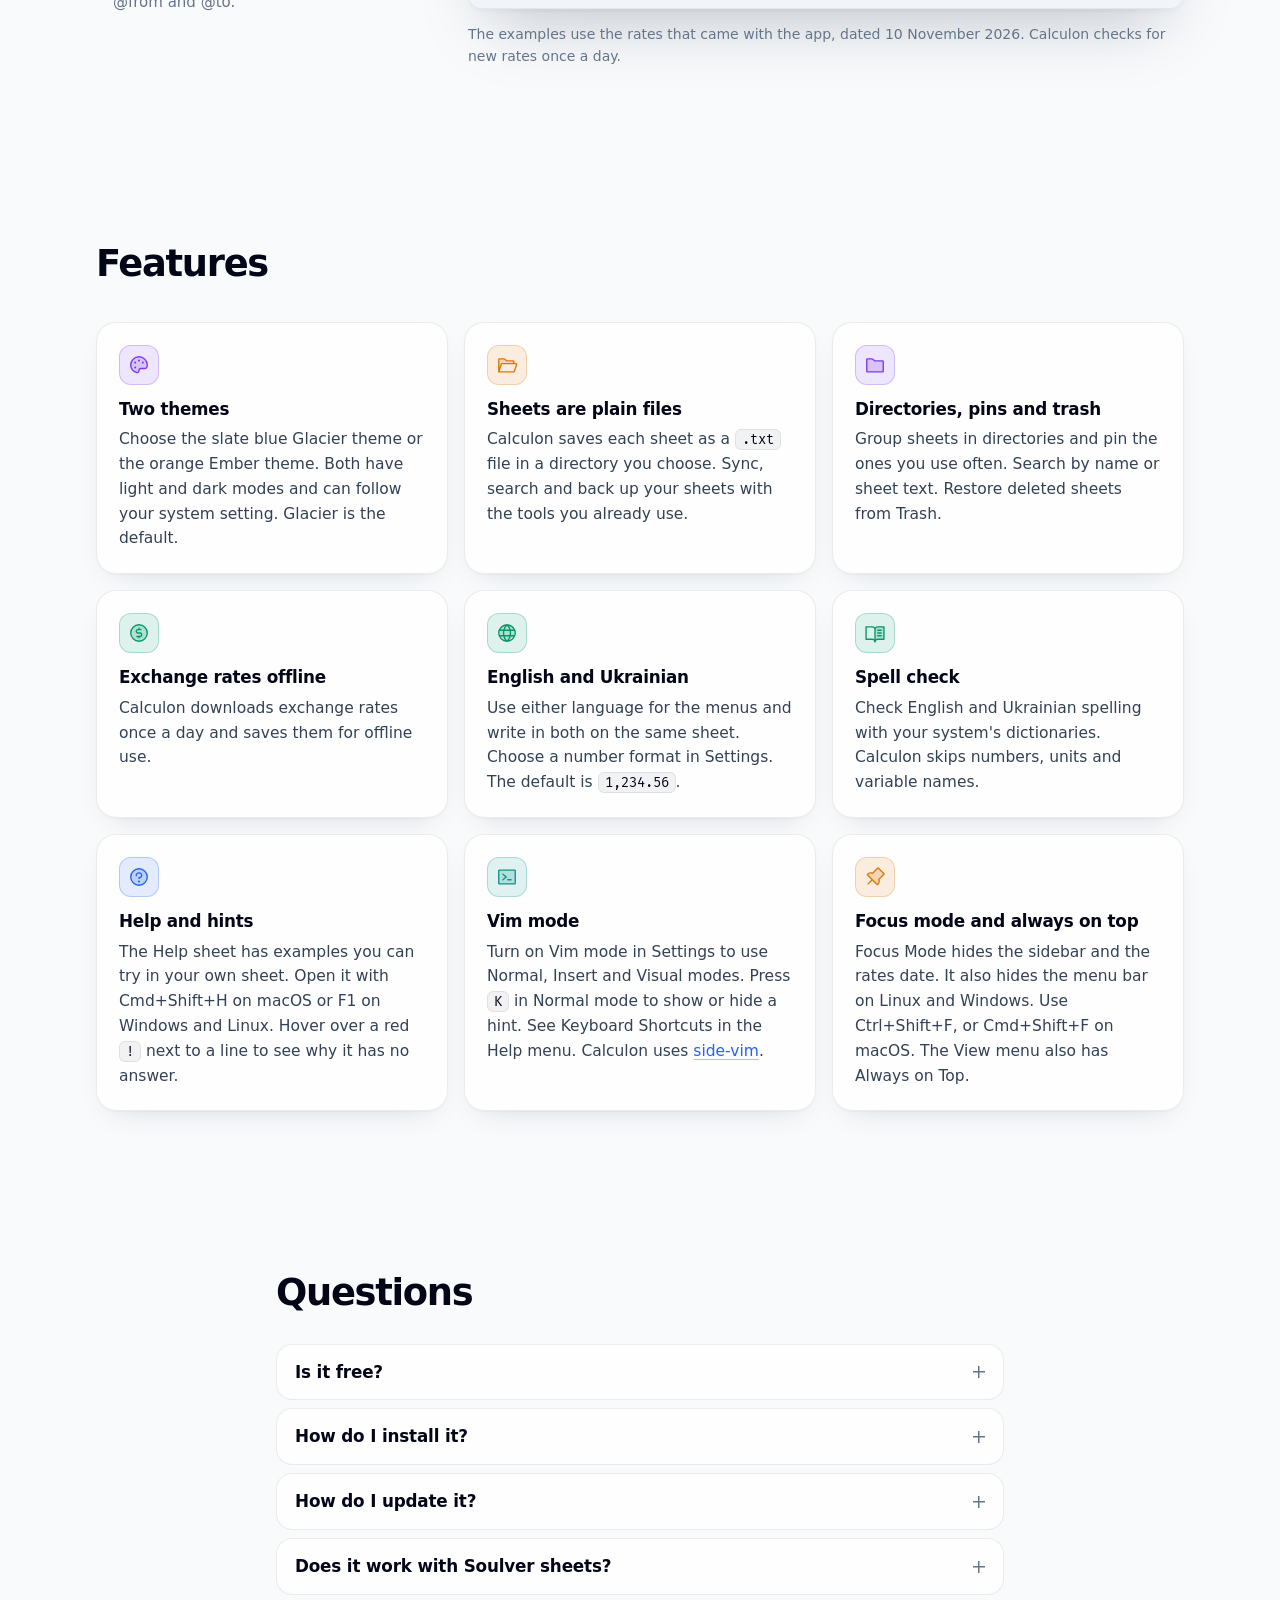
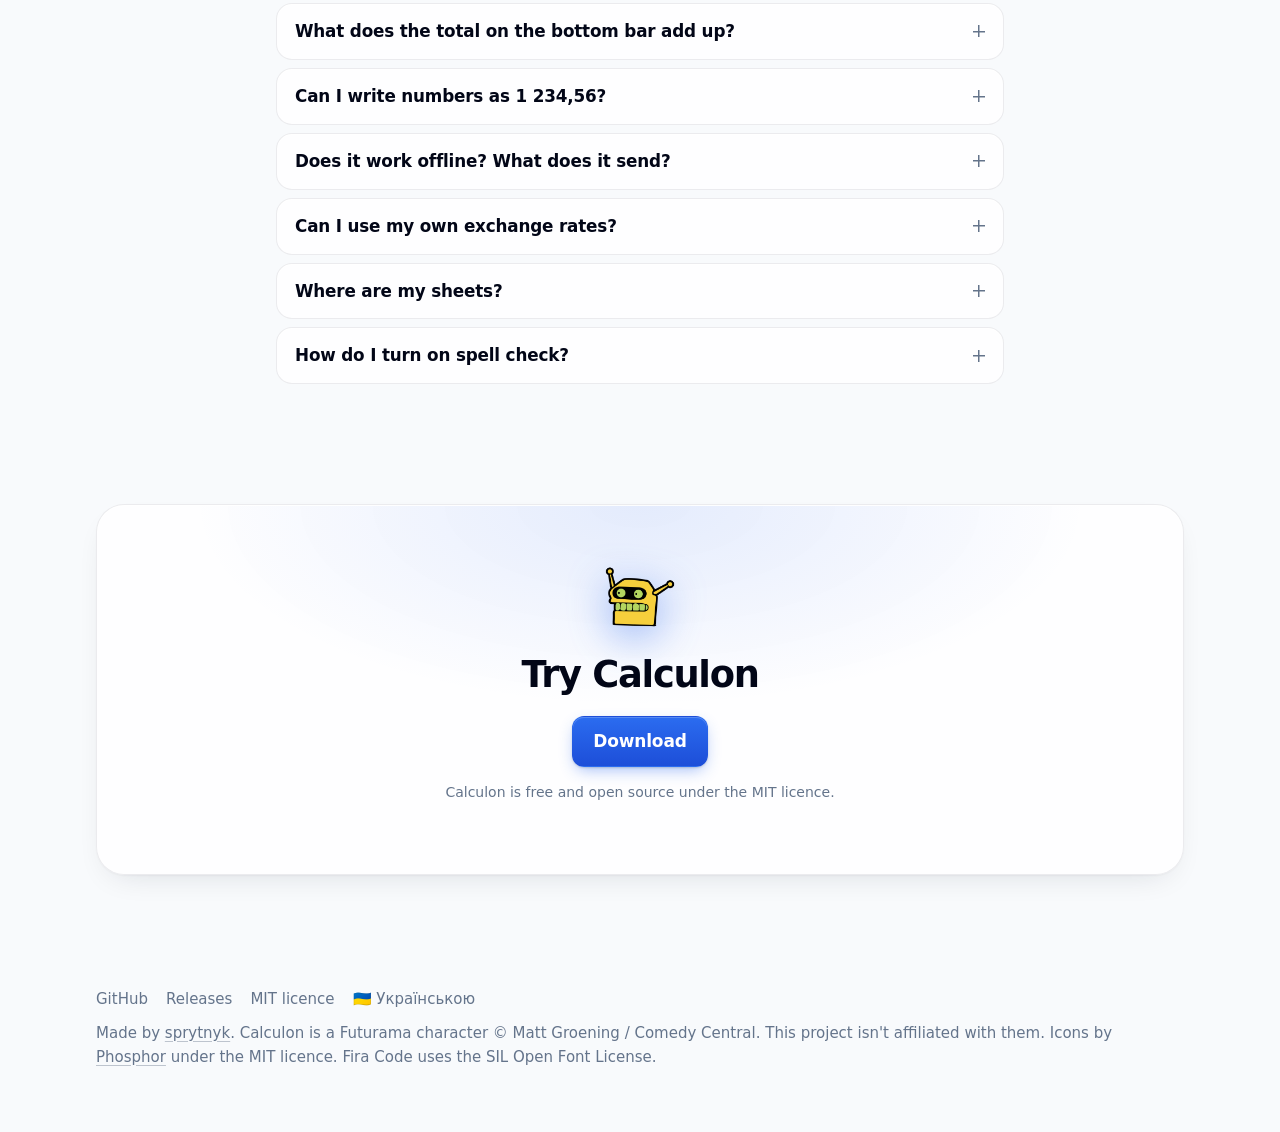
==== commit b7b267ec: "docs(site): update the questions for v1.1.0 Add how to install and update Calculon, what the bottom " ====
--- a/docs/index.html
+++ b/docs/index.html
@@ -245,13 +245,70 @@
             </div>
           </details>
           <details>
+            <summary>How do I install it?</summary>
+            <div>
+              <p>
+                Download the archive for your system from
+                <a href="https://github.com/sprytnyk/calculon/releases/latest">Releases</a> and unpack it. On Linux, run
+                <code>./calculon</code>. On Windows, run <code>calculon.exe</code>.
+              </p>
+              <p>
+                The Windows build isn't code-signed, so SmartScreen may ask you to confirm the
+                first start. Click More info, then Run anyway. On macOS, drag
+                <code>Calculon.app</code> into Applications. The app isn't notarized, so macOS
+                blocks it the first time. Try to open it, then go to System Settings &gt; Privacy
+                &amp; Security and click Open Anyway.
+              </p>
+            </div>
+          </details>
+          <details>
+            <summary>How do I update it?</summary>
+            <div>
+              <p>
+                Open About Calculon in the Help menu, or in the Calculon menu on macOS. It checks
+                GitHub and shows a link when a new version is out. Download it and replace the
+                old copy. Your sheets and settings stay where they are.
+              </p>
+            </div>
+          </details>
+          <details>
             <summary>Does it work with Soulver sheets?</summary>
             <div>
               <p>
                 Most sheets that use <a href="https://soulver.app">Soulver's</a> syntax work in
-                Calculon. Calculon uses its own <code>@from</code> and <code>@to</code> lines for
-                trip timelines. In Soulver, set the trip's start and end in the app's interface.
-                Calculon is an independent project.
+                Calculon, including line references from Soulver exports. Calculon uses its own
+                <code>@from</code> and <code>@to</code> lines for trip timelines. In Soulver, set
+                the trip's start and end in the app's interface. Calculon is an independent
+                project.
+              </p>
+            </div>
+          </details>
+          <details>
+            <summary>What does the total on the bottom bar add up?</summary>
+            <div>
+              <p>
+                It adds the results of the whole sheet, subtotals included. If the sheet has
+                money, it adds the money. Otherwise, it adds the results with the most common
+                kind of unit, or plain numbers if there are no units. If Calculon has no exchange
+                rate for a currency in the sheet, the bar shows which currency it is instead of
+                a total.
+              </p>
+            </div>
+          </details>
+          <details>
+            <summary>Can I write numbers as 1 234,56?</summary>
+            <div>
+              <p>
+                Yes. Choose <code>1,234.56</code>, <code>1.234,56</code>,
+                <code>1 234,56</code> or <code>1 234.56</code> on the Numbers page in Settings.
+                The format is used for what you type and for the answers, whatever the menu
+                language. The default is <code>1,234.56</code>, so <code>1,250</code> is one
+                thousand two hundred and fifty.
+              </p>
+              <p>
+                Put semicolons between list items and function arguments, as in
+                <code>round(1234; 2)</code>. The same page sets which currency a bare
+                <code>$</code> stands for. The default is US dollars.
               </p>
             </div>
           </details>
@@ -267,12 +324,30 @@
             </div>
           </details>
           <details>
+            <summary>Can I use my own exchange rates?</summary>
+            <div>
+              <p>
+                Yes. Enter the URL of your source on the Exchange Rates page in Settings, for
+                example your own Frankfurter server. It should return JSON like this.
+              </p>
+              <pre>{"base": "USD", "rates": {"EUR": 0.92, "UAH": 41.3}}</pre>
+              <p>
+                The <a href="https://github.com/sprytnyk/calculon#exchange-rates">README</a> lists what the reply needs.
+              </p>
+            </div>
+          </details>
+          <details>
             <summary>Where are my sheets?</summary>
             <div>
               <p>
                 Calculon suggests <code>~/Documents/Calculon</code> on first launch. You can
-                choose another directory in Settings. If a file changes on disk while you edit
-                it, choose Save a copy to save your edits in a new sheet in the same directory.
+                choose another directory in Settings. Each sheet is a plain <code>.txt</code>
+                file, and directories in the sidebar are directories on disk. Deleted sheets go
+                to <code>.trash</code> in the same place until you empty Trash.
+              </p>
+              <p>
+                If a file changes on disk while you edit it, choose Save a copy to save your edits
+                in a new sheet in the same directory.
               </p>
             </div>
           </details>
@@ -294,6 +369,7 @@
               <p>
                 Turn on Check Spelling in the View menu.
                 The shortcut is Cmd+Option+S on macOS or F7 on Windows and Linux.
+                The Spell Check page in Settings shows which dictionaries Calculon found.
               </p>
             </div>
           </details>
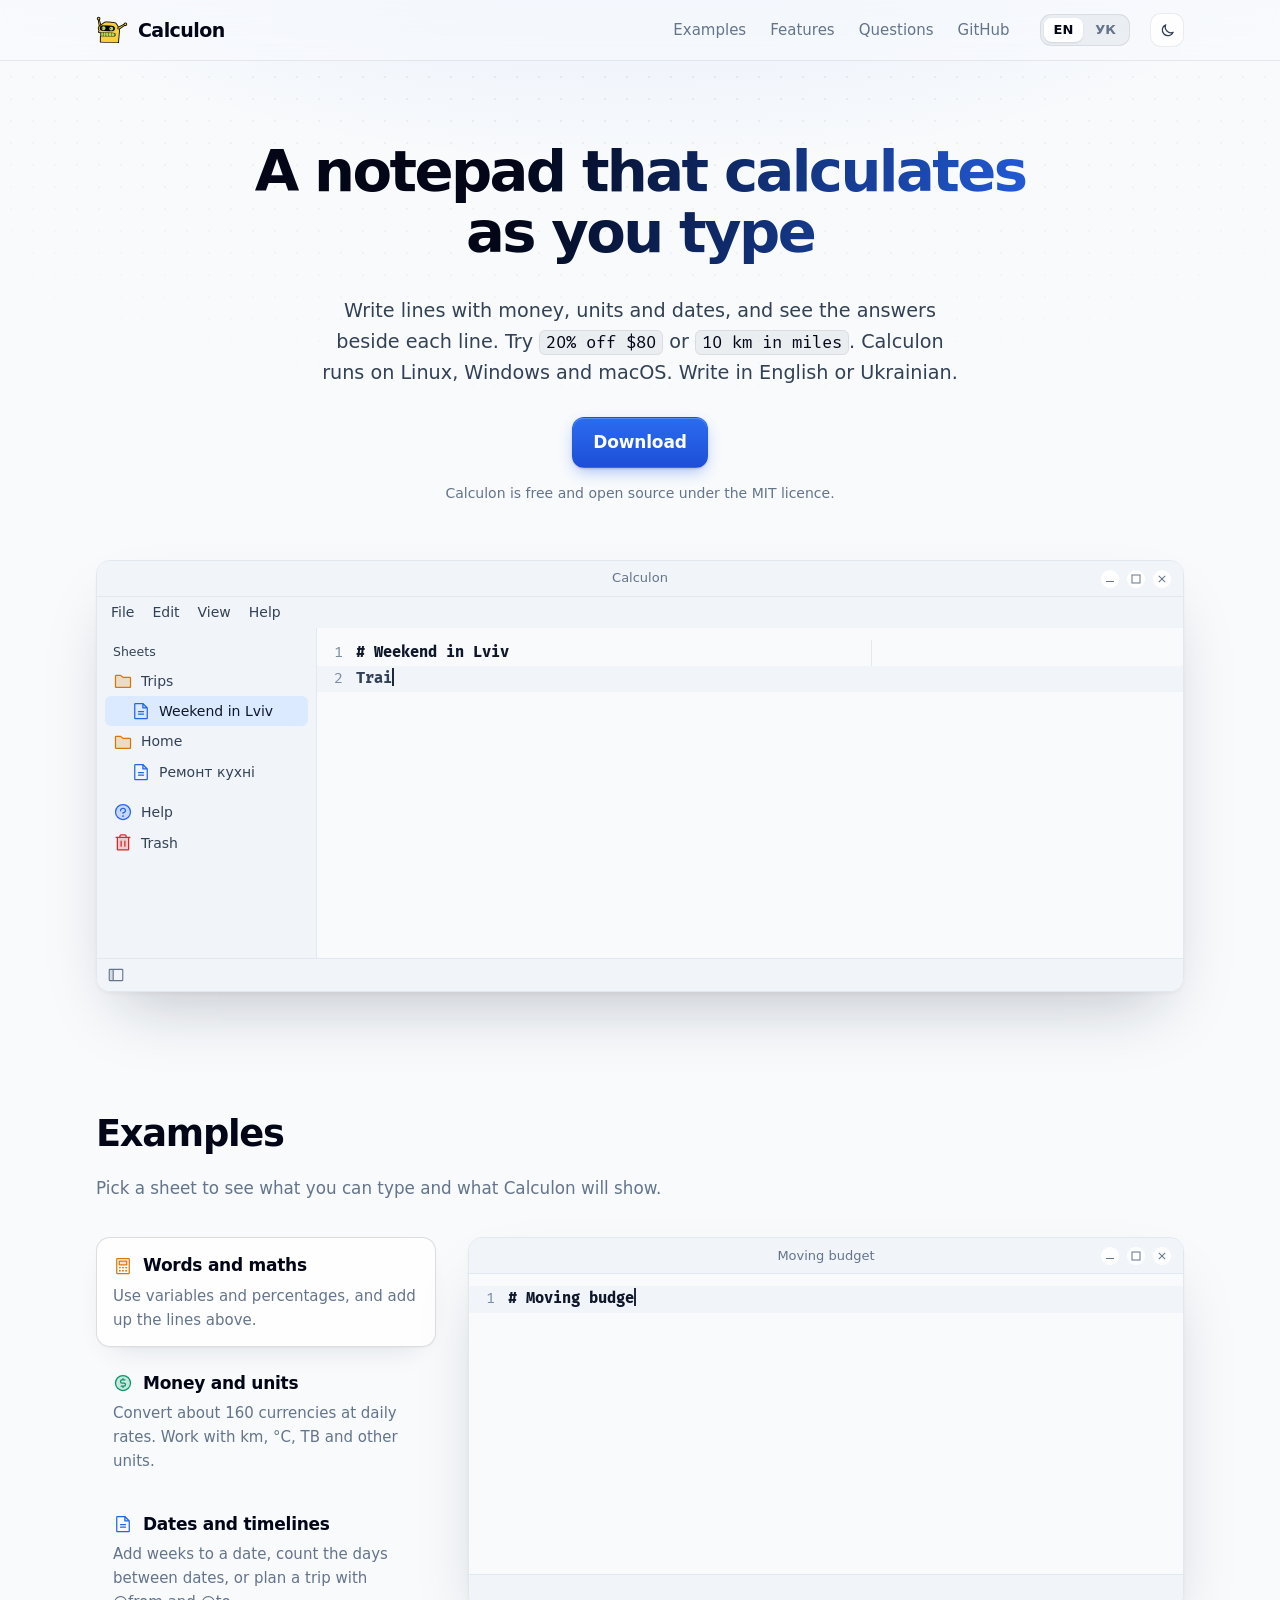
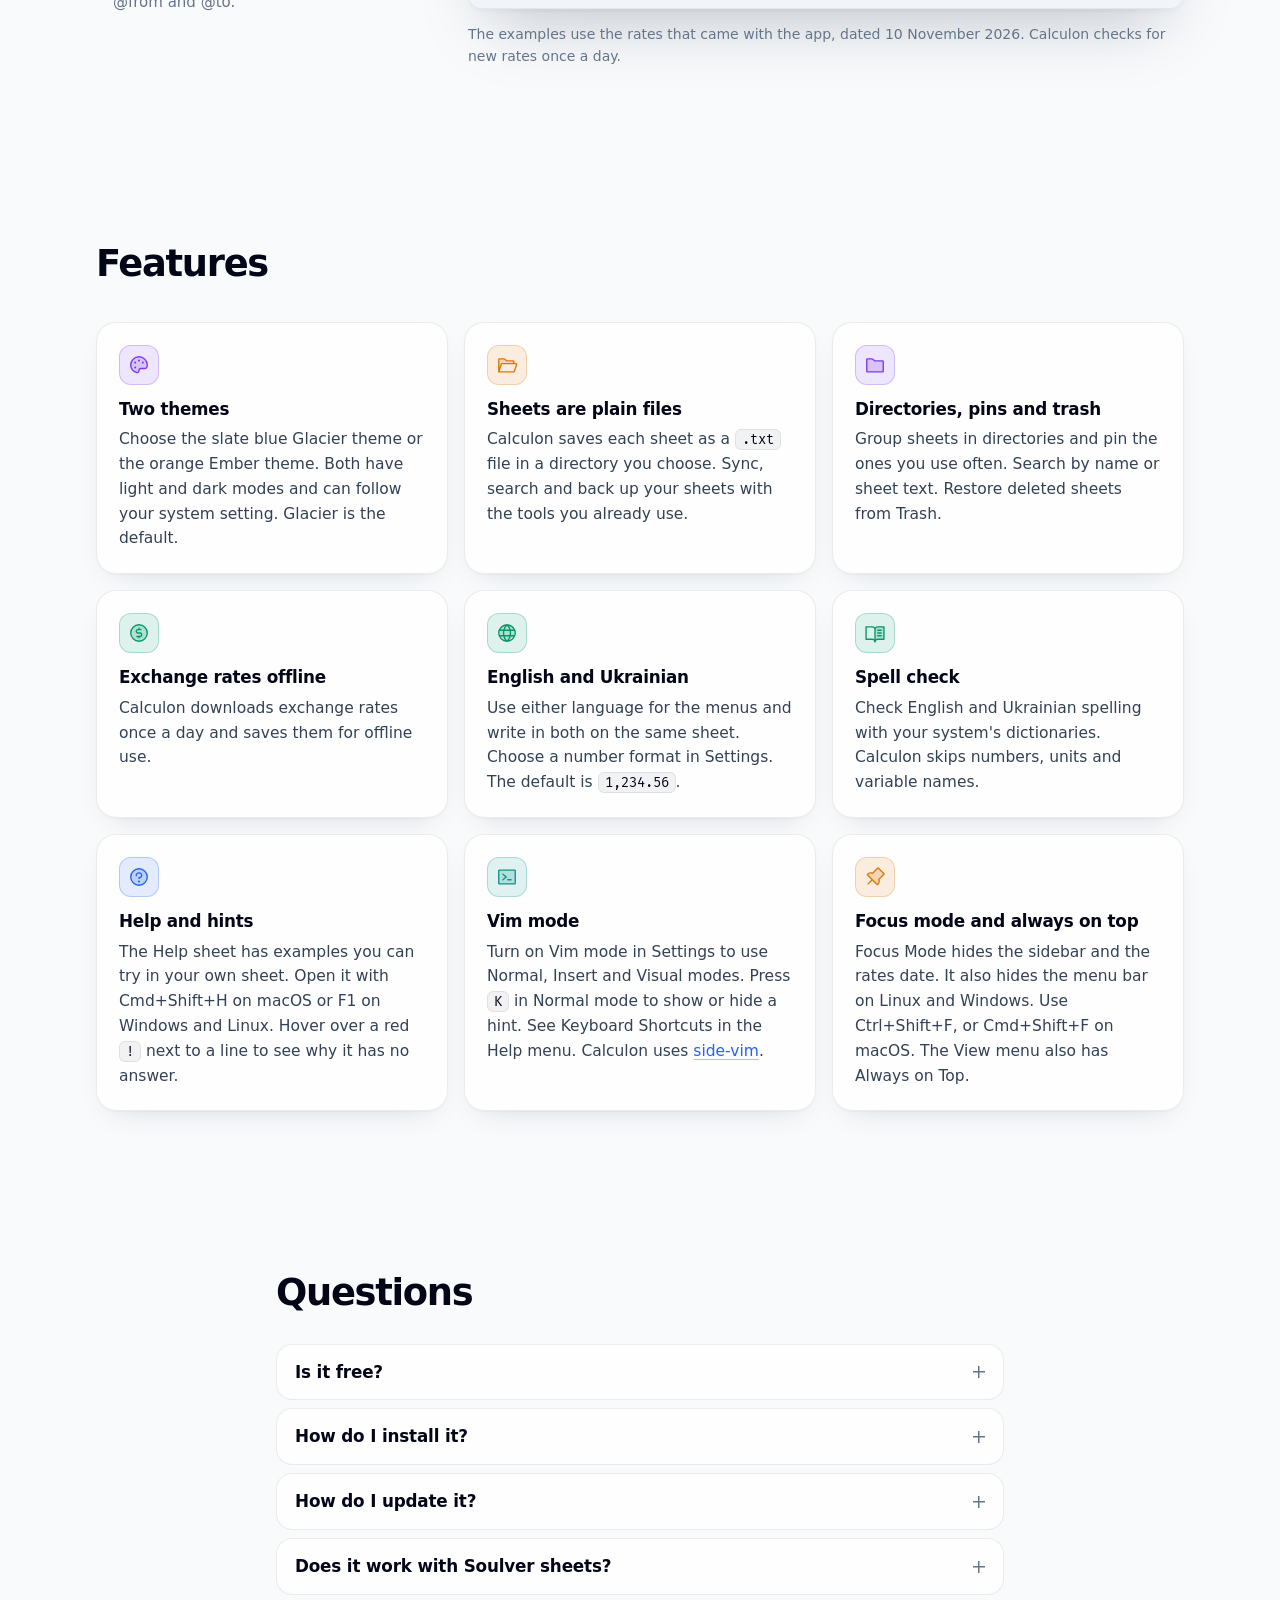
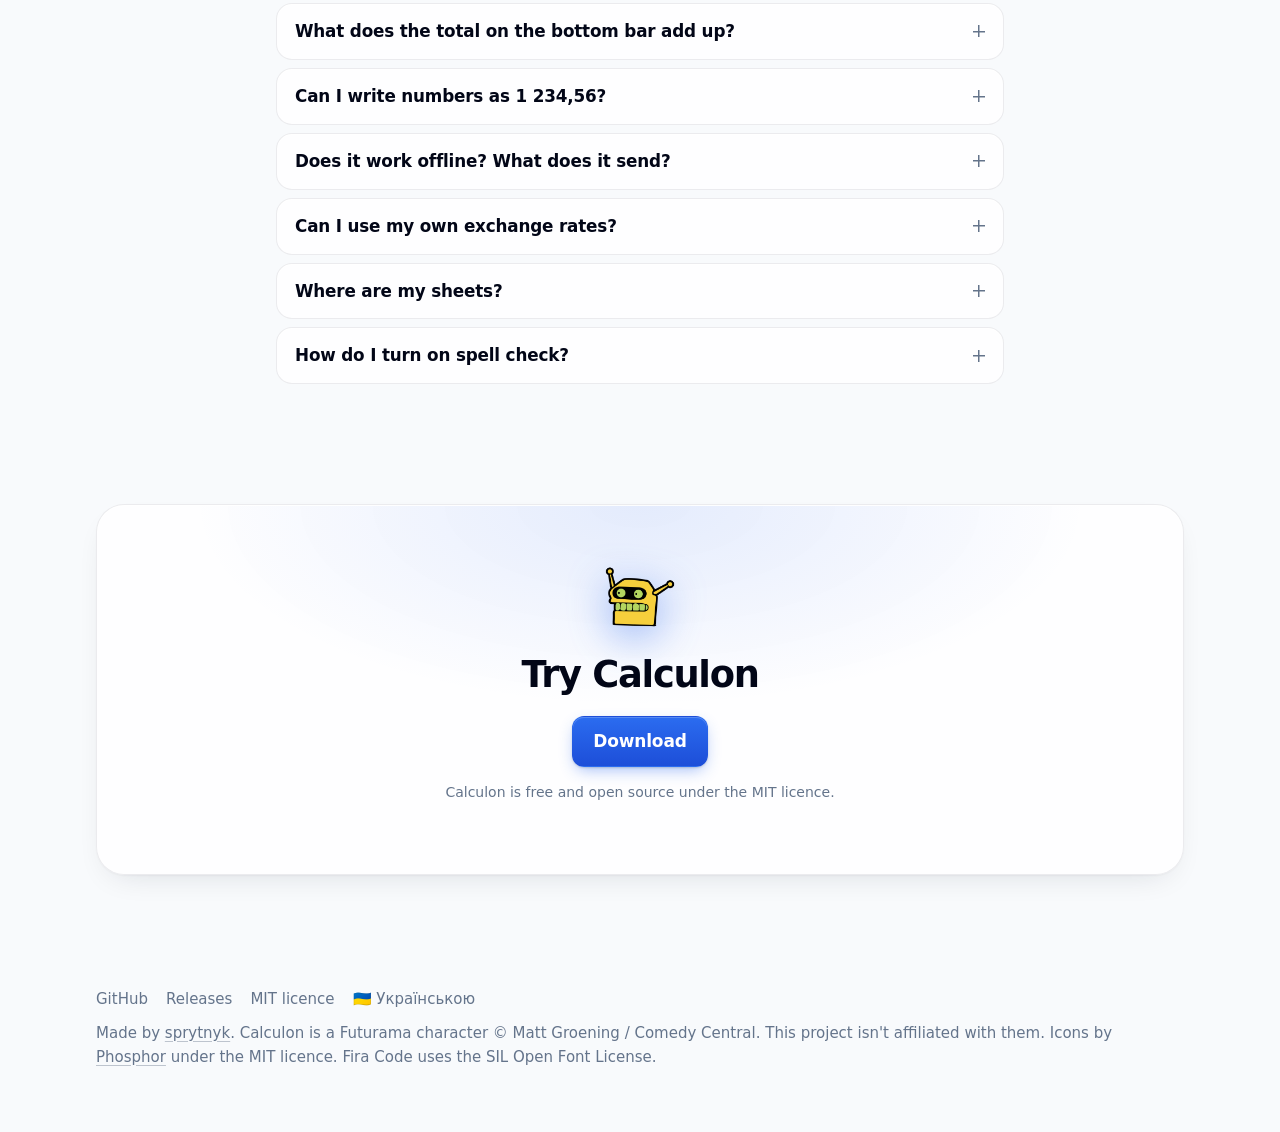
==== commit 452d5a11: "feat(site): add a light and dark theme switch Let visitors switch themes on both language pages and " ====
--- a/docs/index.html
+++ b/docs/index.html
@@ -46,9 +46,14 @@
         }
       }
     </script>
-    <link rel="stylesheet" href="assets/theme.css" />
-    <link rel="stylesheet" href="assets/site.css" />
     <script>
+      try {
+        const theme = localStorage.getItem("calculon-site-theme");
+        if (theme === "light" || theme === "dark") document.documentElement.dataset.theme = theme;
+      } catch {
+        // Use the system theme when storage is unavailable.
+      }
+
       // a browser set to Ukrainian goes to the Ukrainian page, unless the visitor picked English
       try {
         const first = (navigator.languages || [navigator.language])[0] || "";
@@ -57,6 +62,8 @@
         // no storage: stay on English
       }
     </script>
+    <link rel="stylesheet" href="assets/theme.css" />
+    <link rel="stylesheet" href="assets/site.css" />
   </head>
   <body>
     <header class="top">
@@ -72,6 +79,9 @@
           <span aria-current="page">EN</span>
           <a href="uk/" data-lang="uk" hreflang="uk" lang="uk" title="Українською">УК</a>
         </div>
+        <button type="button" class="theme-toggle" data-theme-toggle="site" hidden>
+          <svg class="sun" viewBox="0 0 24 24" aria-hidden="true"><circle cx="12" cy="12" r="4" /><path d="M12 2v2M12 20v2M4.9 4.9l1.4 1.4M17.7 17.7l1.4 1.4M2 12h2M20 12h2M4.9 19.1l1.4-1.4M17.7 6.3l1.4-1.4" /></svg><svg class="moon" viewBox="0 0 24 24" aria-hidden="true"><path d="M20 14.5A8 8 0 0 1 9.5 4a8 8 0 1 0 10.5 10.5z" /></svg>
+        </button>
       </div>
     </header>
 
--- a/docs/assets/theme.css
+++ b/docs/assets/theme.css
@@ -1,78 +1,58 @@
 /* Made by scripts/build_site.py from Calculon's Glacier theme. Don't edit by hand. */
 :root {
   color-scheme: light dark;
-  --bg: #f8fafc;
-  --sidebar: #f1f5f9;
-  --surface: #ffffff;
-  --border: #e2e8f0;
-  --text: #1e293b;
-  --muted: #64748b;
-  --accent: #2563eb;
-  --selection: #dbeafe;
-  --current-line: #f1f5f9;
-  --result: #047857;
-  --result-hover: #064e3b;
-  --number: #b45309;
-  --unit: #1d4ed8;
-  --variable: #7c3aed;
-  --keyword: #475569;
-  --operator: #64748b;
-  --comment: #94a3b8;
-  --heading: #0f172a;
-  --label: #334155;
-  --tag: #047857;
-  --misspelled: #856000;
-  --invalid-number: #e11d48;
-  --error: #e11d48;
-  --on-accent: #ffffff;
-  --icon-neutral: #64748b;
-  --icon-blue: #2563eb;
-  --icon-amber: #d97706;
-  --icon-violet: #7c3aed;
-  --icon-green: #059669;
-  --icon-teal: #0d9488;
-  --icon-cyan: #0891b2;
-  --icon-rose: #e11d48;
-  --icon-red: #dc2626;
-  --icon-yellow: #ca8a04;
-  --icon-indigo: #4f46e5;
+  /* The active palette uses var() fallbacks. The other palette adds whitespace. */
+  --light-palette: initial;
+  --dark-palette: ;
+  --bg: var(--light-palette, #f8fafc) var(--dark-palette, #0f172a);
+  --sidebar: var(--light-palette, #f1f5f9) var(--dark-palette, #1e293b);
+  --surface: var(--light-palette, #ffffff) var(--dark-palette, #283548);
+  --border: var(--light-palette, #e2e8f0) var(--dark-palette, #2a3548);
+  --text: var(--light-palette, #1e293b) var(--dark-palette, #e2e8f0);
+  --muted: var(--light-palette, #64748b) var(--dark-palette, #94a3b8);
+  --accent: var(--light-palette, #2563eb) var(--dark-palette, #60a5fa);
+  --selection: var(--light-palette, #dbeafe) var(--dark-palette, #1c3767);
+  --current-line: var(--light-palette, #f1f5f9) var(--dark-palette, #162032);
+  --result: var(--light-palette, #047857) var(--dark-palette, #7dd3ae);
+  --result-hover: var(--light-palette, #064e3b) var(--dark-palette, #bbf0d6);
+  --number: var(--light-palette, #b45309) var(--dark-palette, #fbbf24);
+  --unit: var(--light-palette, #1d4ed8) var(--dark-palette, #93c5fd);
+  --variable: var(--light-palette, #7c3aed) var(--dark-palette, #a78bfa);
+  --keyword: var(--light-palette, #475569) var(--dark-palette, #a5b4cf);
+  --operator: var(--light-palette, #64748b) var(--dark-palette, #7d8ba3);
+  --comment: var(--light-palette, #7b8ca3) var(--dark-palette, #64748b);
+  --heading: var(--light-palette, #0f172a) var(--dark-palette, #ffffff);
+  --label: var(--light-palette, #334155) var(--dark-palette, #cbd5e1);
+  --tag: var(--light-palette, #0e7490) var(--dark-palette, #22d3ee);
+  --misspelled: var(--light-palette, #856000) var(--dark-palette, #f5d76e);
+  --invalid-number: var(--light-palette, #e11d48) var(--dark-palette, #fb7185);
+  --error: var(--light-palette, #e11d48) var(--dark-palette, #fb7185);
+  --fill-top: #2b6cf0;
+  --fill: #1d4ed8;
+  --on-fill: #ffffff;
+  --icon-neutral: var(--light-palette, #64748b) var(--dark-palette, #94a3b8);
+  --icon-blue: var(--light-palette, #2563eb) var(--dark-palette, #60a5fa);
+  --icon-amber: var(--light-palette, #d97706) var(--dark-palette, #fbbf24);
+  --icon-violet: var(--light-palette, #7c3aed) var(--dark-palette, #a78bfa);
+  --icon-green: var(--light-palette, #059669) var(--dark-palette, #34d399);
+  --icon-teal: var(--light-palette, #0d9488) var(--dark-palette, #2dd4bf);
+  --icon-cyan: var(--light-palette, #0891b2) var(--dark-palette, #22d3ee);
+  --icon-rose: var(--light-palette, #e11d48) var(--dark-palette, #fb7185);
+  --icon-red: var(--light-palette, #dc2626) var(--dark-palette, #f87171);
+  --icon-yellow: var(--light-palette, #ca8a04) var(--dark-palette, #facc15);
+  --icon-indigo: var(--light-palette, #4f46e5) var(--dark-palette, #818cf8);
+}
+:root[data-theme="light"] {
+  color-scheme: light;
+}
+:root[data-theme="dark"] {
+  color-scheme: dark;
+  --light-palette: ;
+  --dark-palette: initial;
 }
 @media (prefers-color-scheme: dark) {
-  :root {
-    --bg: #0f172a;
-    --sidebar: #1e293b;
-    --surface: #283548;
-    --border: #334155;
-    --text: #e2e8f0;
-    --muted: #94a3b8;
-    --accent: #60a5fa;
-    --selection: #1c3767;
-    --current-line: #162032;
-    --result: #7dd3ae;
-    --result-hover: #bbf0d6;
-    --number: #fbbf24;
-    --unit: #93c5fd;
-    --variable: #a78bfa;
-    --keyword: #94a3b8;
-    --operator: #94a3b8;
-    --comment: #64748b;
-    --heading: #ffffff;
-    --label: #cbd5e1;
-    --tag: #34d399;
-    --misspelled: #f5d76e;
-    --invalid-number: #fb7185;
-    --error: #fb7185;
-    --on-accent: #0f172a;
-    --icon-neutral: #94a3b8;
-    --icon-blue: #60a5fa;
-    --icon-amber: #fbbf24;
-    --icon-violet: #a78bfa;
-    --icon-green: #34d399;
-    --icon-teal: #2dd4bf;
-    --icon-cyan: #22d3ee;
-    --icon-rose: #fb7185;
-    --icon-red: #f87171;
-    --icon-yellow: #facc15;
-    --icon-indigo: #818cf8;
+  :root:not([data-theme]) {
+    --light-palette: ;
+    --dark-palette: initial;
   }
 }
--- a/docs/assets/site.css
+++ b/docs/assets/site.css
@@ -24,50 +24,48 @@
   --page: 1120px;
   --ease: cubic-bezier(0.2, 0.7, 0.2, 1);
 
-  /* the page around the app window, in Glacier's slate and blue */
-  --page-bg: #f8fafc;
-  --strong: #020617;
-  --glow: #2563eb1f;
-  --dots: #0f172a14;
-  --line: #0f172a14;
-  --line-strong: #0f172a24;
-  --card: #ffffffcc;
-  --solid: #ffffff;
-  --highlight: inset 0 1px 0 #ffffffe6;
-  --shadow: 0 1px 2px #0f172a0a, 0 12px 32px -16px #0f172a29;
-  --window-shadow: 0 2px 4px #0f172a0a, 0 32px 64px -24px #0f172a40;
-  --header: #f8fafcb3;
-  --segment: #0f172a0d;
-  --segment-on: #ffffff;
-  --soft: #2563eb14;
-  --soft-line: #2563eb2e;
-  --ring: #2563eb40;
-  --fill-glow: #2563eb73;
-  --link: #2563eb;
-  --title: linear-gradient(100deg, #020617 35%, #2563eb);
+  /* Keep the page palette available if the browser has an older theme.css. */
+  --light-palette: initial;
+  --dark-palette: ;
+
+  /* The page around the app window, in Glacier's slate and blue. */
+  --page-bg: var(--light-palette, #f8fafc) var(--dark-palette, #020617);
+  --strong: var(--light-palette, #020617) var(--dark-palette, #f8fafc);
+  --glow: var(--light-palette, #2563eb1f) var(--dark-palette, #3b82f62e);
+  --dots: var(--light-palette, #0f172a14) var(--dark-palette, #94a3b81a);
+  --line: var(--light-palette, #0f172a14) var(--dark-palette, #94a3b81f);
+  --line-strong: var(--light-palette, #0f172a24) var(--dark-palette, #94a3b838);
+  --card: var(--light-palette, #ffffffcc) var(--dark-palette, #0f172a99);
+  --solid: var(--light-palette, #ffffff) var(--dark-palette, #0f172a);
+  --highlight: inset 0 1px 0 var(--light-palette, #ffffffe6) var(--dark-palette, #ffffff0a);
+  --shadow:
+    var(--light-palette, 0 1px 2px #0f172a0a, 0 12px 32px -16px #0f172a29)
+    var(--dark-palette, 0 12px 40px -16px #000c);
+  --window-shadow:
+    var(--light-palette, 0 2px 4px #0f172a0a, 0 32px 64px -24px #0f172a40)
+    var(--dark-palette, 0 40px 80px -24px #000, 0 0 0 1px #94a3b80f);
+  --header: var(--light-palette, #f8fafcb3) var(--dark-palette, #020617a6);
+  --segment: var(--light-palette, #0f172a0d) var(--dark-palette, #1e293b99);
+  --segment-on: var(--light-palette, #ffffff) var(--dark-palette, #334155);
+  --soft: var(--light-palette, #2563eb14) var(--dark-palette, #3b82f61f);
+  --soft-line: var(--light-palette, #2563eb2e) var(--dark-palette, #60a5fa40);
+  --ring: var(--light-palette, #2563eb40) var(--dark-palette, #60a5fa59);
+  --fill-glow: var(--light-palette, #2563eb73) var(--dark-palette, #3b82f666);
+  --link: var(--light-palette, #2563eb) var(--dark-palette, #93c5fd);
+  --title: linear-gradient(100deg, var(--strong) 35%, var(--link));
+}
+:root[data-theme="light"] {
+  color-scheme: light;
+}
+:root[data-theme="dark"] {
+  color-scheme: dark;
+  --light-palette: ;
+  --dark-palette: initial;
 }
 @media (prefers-color-scheme: dark) {
-  :root {
-    --page-bg: #020617;
-    --strong: #f8fafc;
-    --glow: #3b82f62e;
-    --dots: #94a3b81a;
-    --line: #94a3b81f;
-    --line-strong: #94a3b838;
-    --card: #0f172a99;
-    --solid: #0f172a;
-    --highlight: inset 0 1px 0 #ffffff0a;
-    --shadow: 0 12px 40px -16px #000c;
-    --window-shadow: 0 40px 80px -24px #000, 0 0 0 1px #94a3b80f;
-    --header: #020617a6;
-    --segment: #1e293b99;
-    --segment-on: #334155;
-    --soft: #3b82f61f;
-    --soft-line: #60a5fa40;
-    --ring: #60a5fa59;
-    --fill-glow: #3b82f666;
-    --link: #93c5fd;
-    --title: linear-gradient(100deg, #f8fafc 35%, #93c5fd);
+  :root:not([data-theme]) {
+    --light-palette: ;
+    --dark-palette: initial;
   }
 }
 
@@ -267,7 +265,38 @@
   color: var(--strong);
   box-shadow: 0 1px 2px #0f172a1f, var(--highlight);
 }
-@media (max-width: 640px) {
+.theme-toggle:not([hidden]) {
+  display: grid;
+  place-items: center;
+  flex: none;
+  width: 34px;
+  height: 34px;
+  padding: 0;
+  border: 1px solid var(--line);
+  border-radius: 11px;
+  background: var(--card);
+  box-shadow: var(--highlight);
+  color: var(--label);
+  cursor: pointer;
+}
+.theme-toggle:hover {
+  background: var(--segment);
+  color: var(--strong);
+}
+.theme-toggle svg {
+  width: 17px;
+  height: 17px;
+  fill: none;
+  stroke: currentColor;
+  stroke-width: 1.8;
+  stroke-linecap: round;
+  stroke-linejoin: round;
+}
+.theme-toggle[data-next-theme="dark"] .sun,
+.theme-toggle[data-next-theme="light"] .moon {
+  display: none;
+}
+@media (max-width: 720px) {
   .top .wrap {
     gap: 10px;
   }
@@ -275,16 +304,23 @@
     display: none;
   }
 }
-/* the smallest phones: brand, GitHub and EN | УК still fit on one row */
+/* Allow a second row when the header controls run out of room. */
 @media (max-width: 400px) {
   .top .wrap {
+    flex-wrap: wrap;
+    gap: 4px;
+    min-height: 60px;
+    height: auto;
+    padding: 6px;
+  }
+  .brand {
     gap: 6px;
   }
-  .brand {
-    gap: 8px;
-  }
   .top nav a {
-    padding: 5px 6px;
+    padding: 5px;
+  }
+  .langs > * {
+    padding-inline: 6px;
   }
 }
 
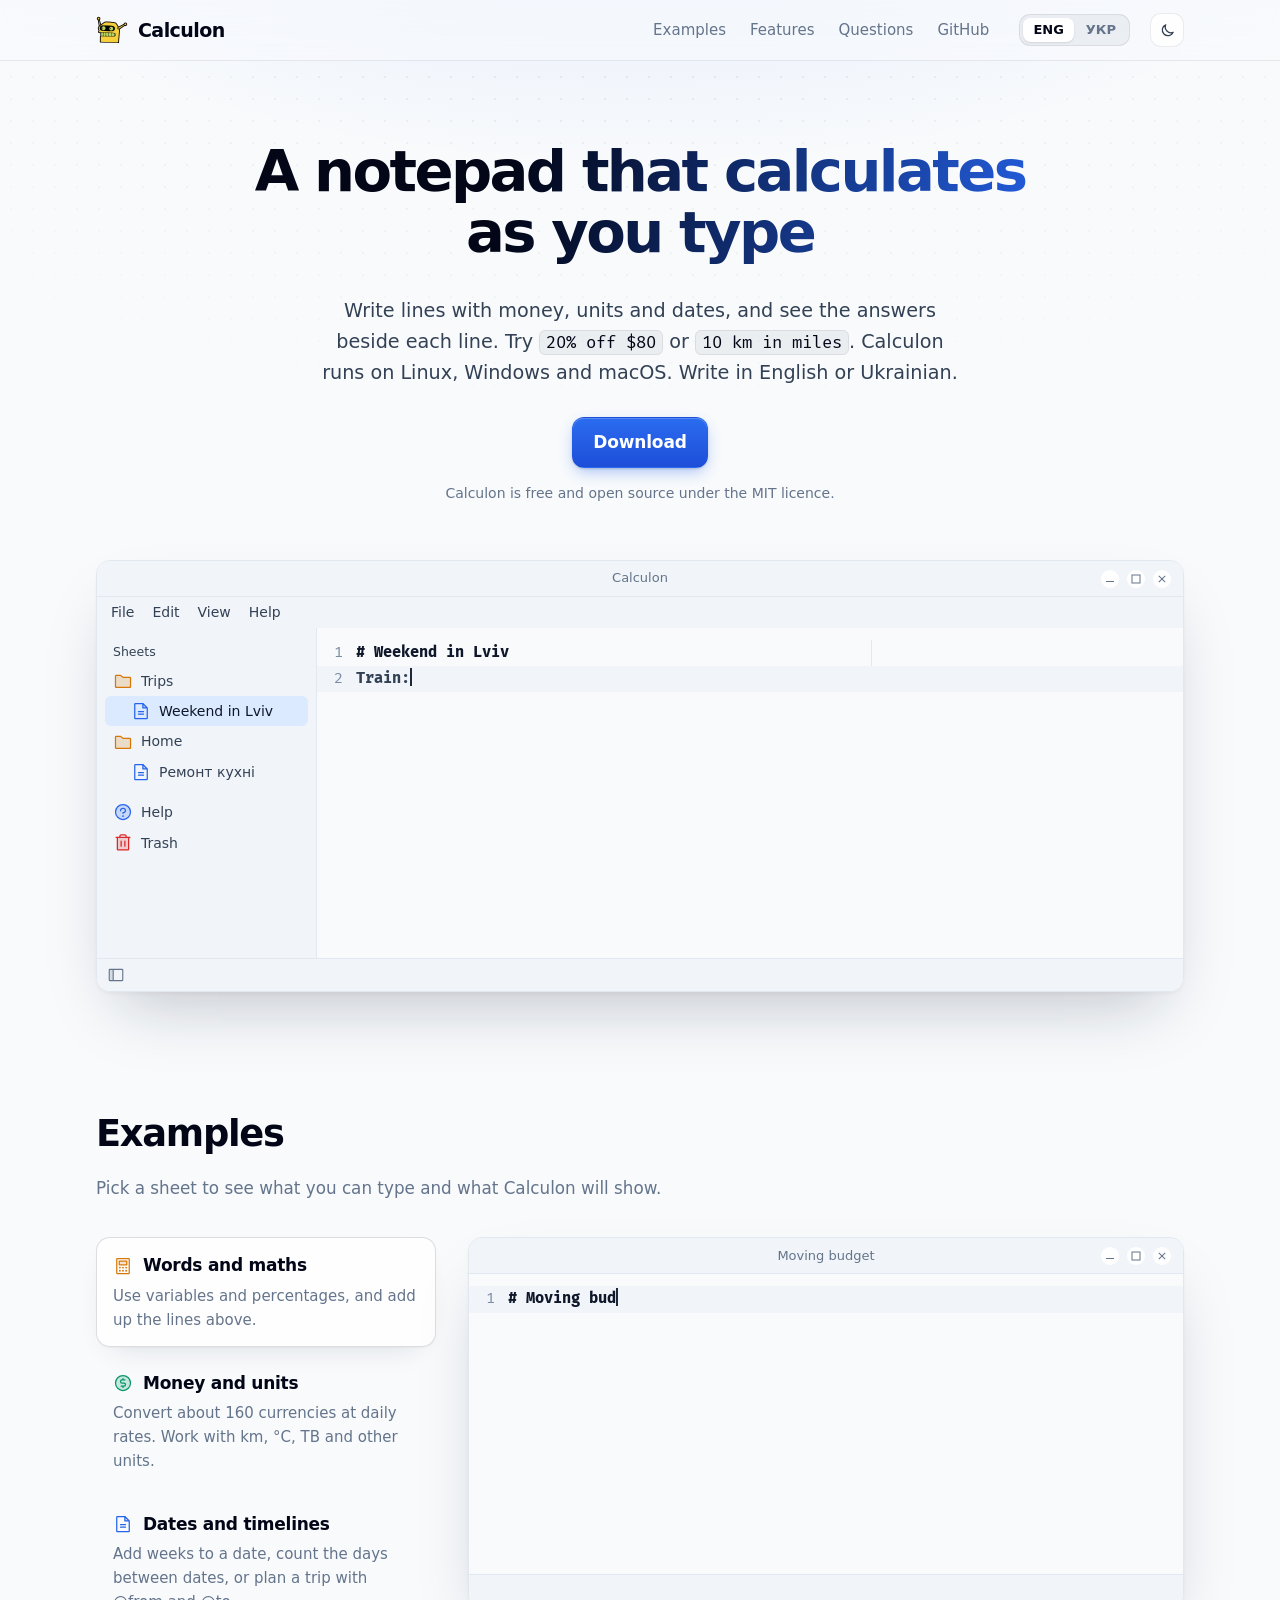
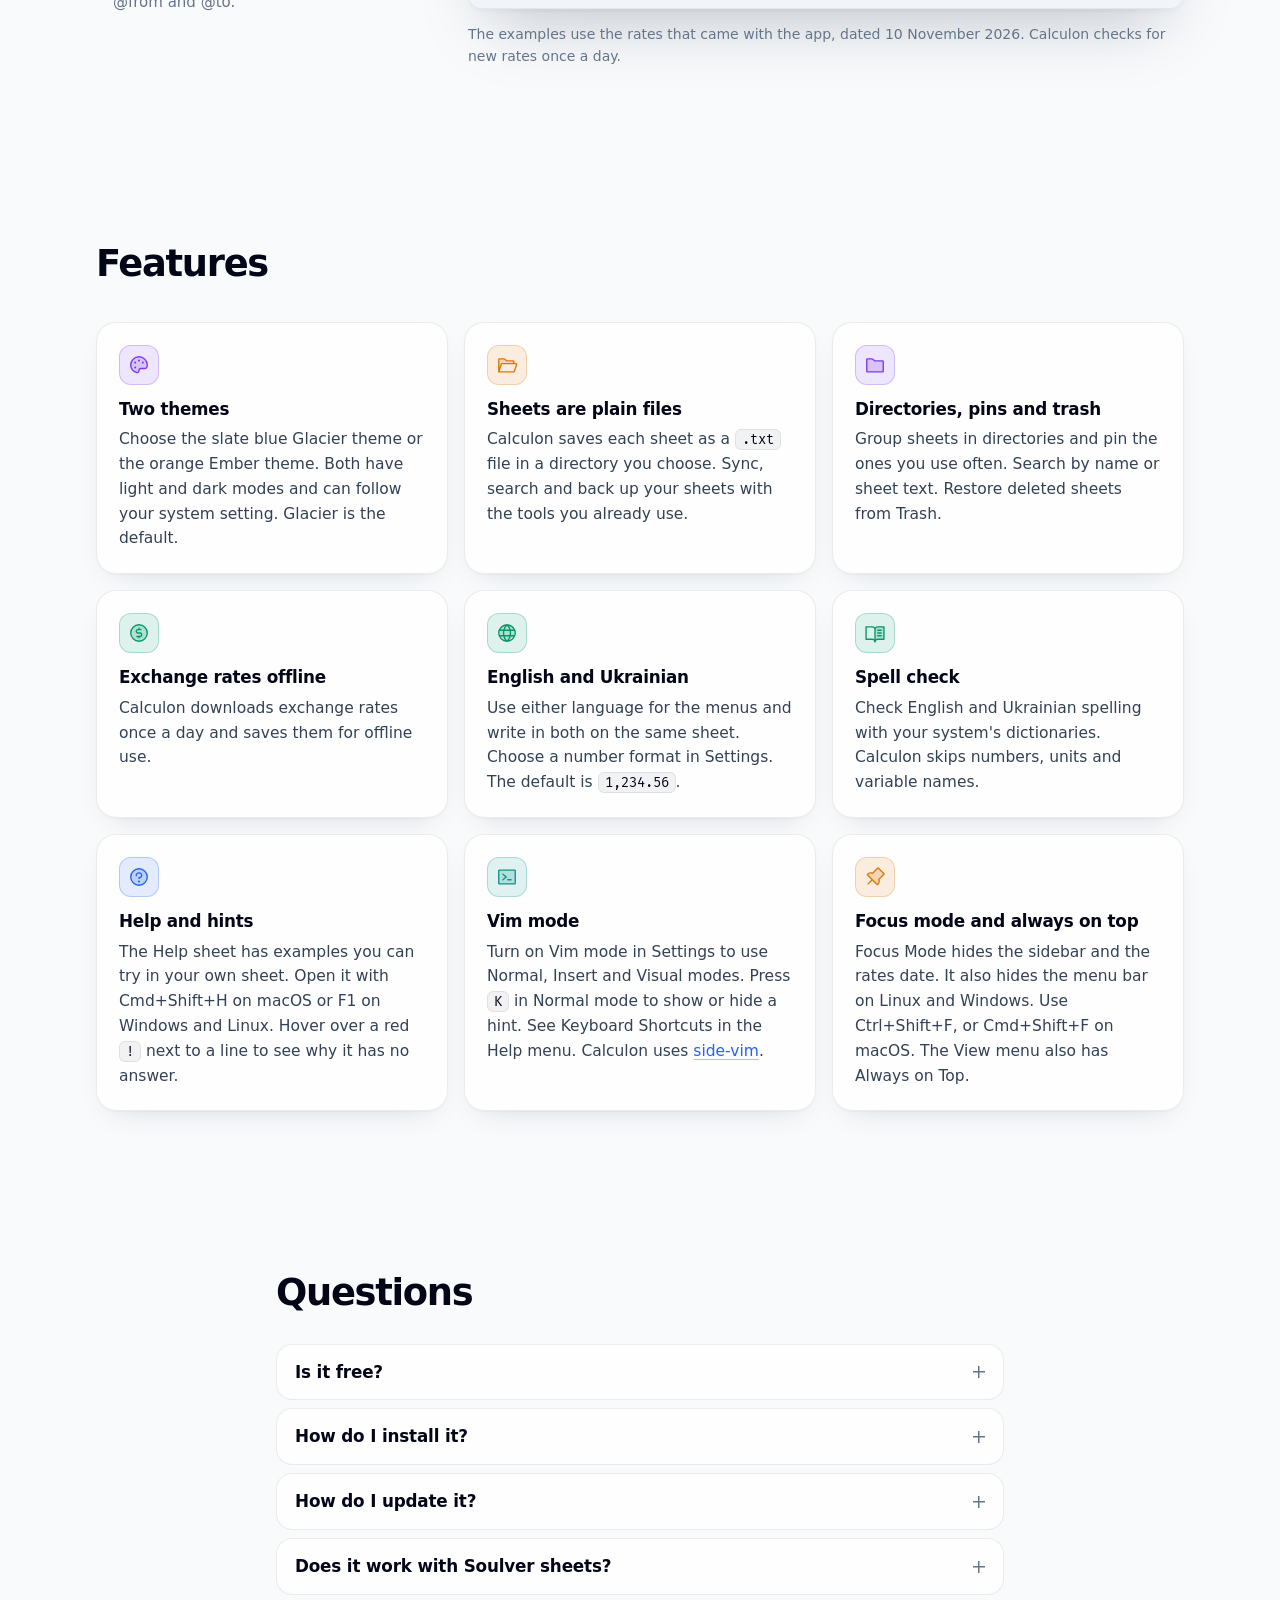
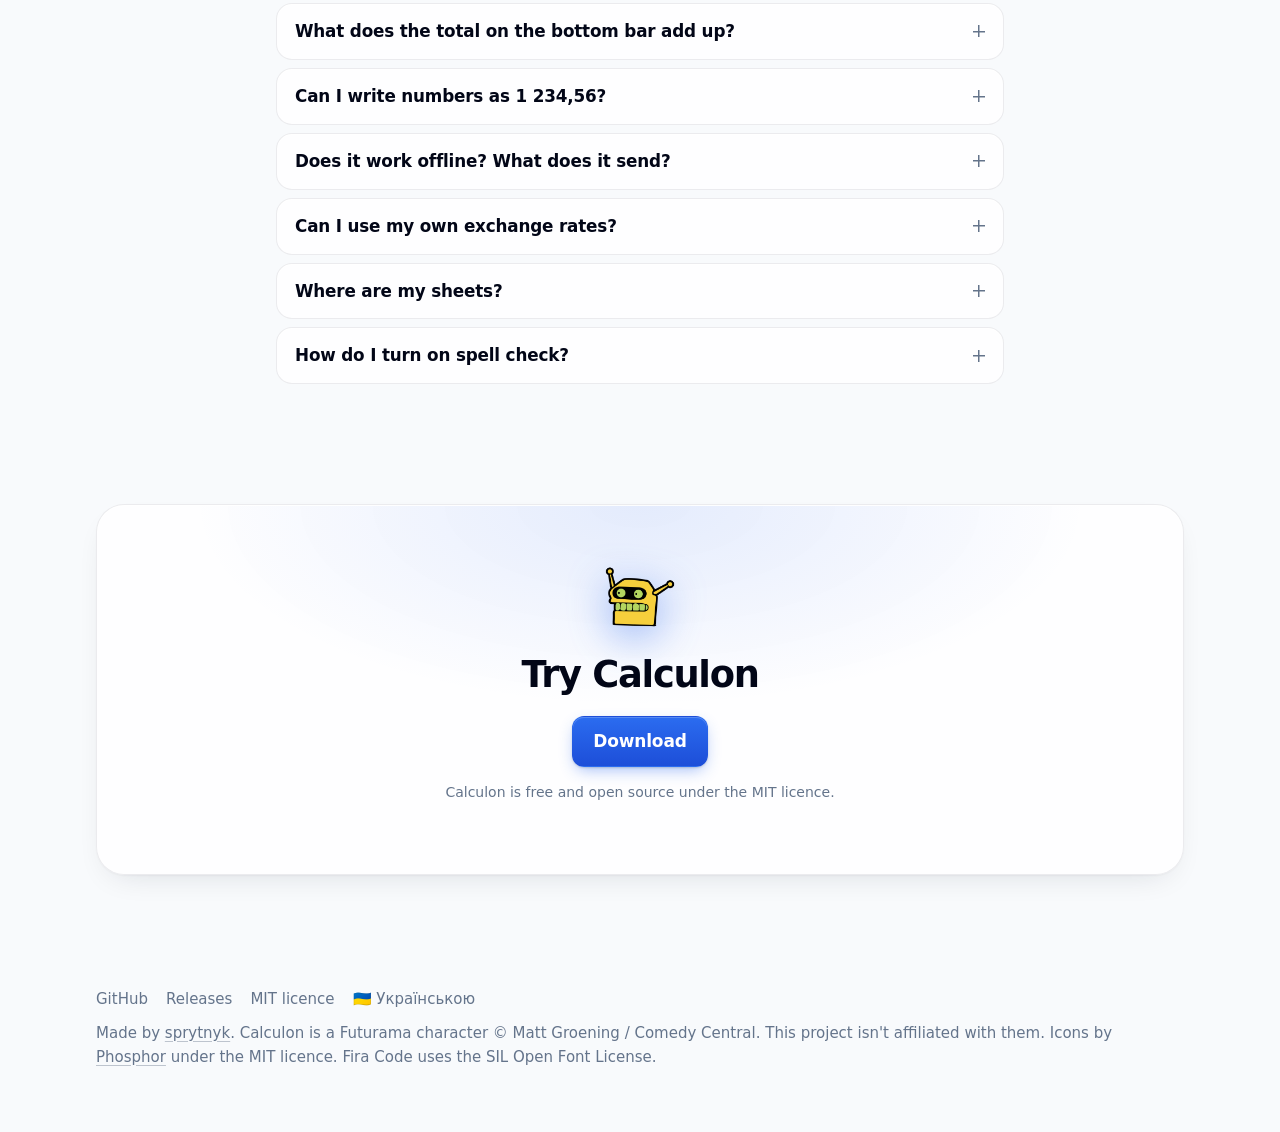
==== commit 1cd939a5: "fix(website): expand the language switcher labels Show ENG and УКР in the language switcher on both " ====
--- a/docs/index.html
+++ b/docs/index.html
@@ -76,8 +76,8 @@
           <a href="https://github.com/sprytnyk/calculon">GitHub</a>
         </nav>
         <div class="langs" aria-label="Language">
-          <span aria-current="page">EN</span>
-          <a href="uk/" data-lang="uk" hreflang="uk" lang="uk" title="Українською">УК</a>
+          <span aria-current="page">ENG</span>
+          <a href="uk/" data-lang="uk" hreflang="uk" lang="uk" title="Українською">УКР</a>
         </div>
         <button type="button" class="theme-toggle" data-theme-toggle="site" hidden>
           <svg class="sun" viewBox="0 0 24 24" aria-hidden="true"><circle cx="12" cy="12" r="4" /><path d="M12 2v2M12 20v2M4.9 4.9l1.4 1.4M17.7 17.7l1.4 1.4M2 12h2M20 12h2M4.9 19.1l1.4-1.4M17.7 6.3l1.4-1.4" /></svg><svg class="moon" viewBox="0 0 24 24" aria-hidden="true"><path d="M20 14.5A8 8 0 0 1 9.5 4a8 8 0 1 0 10.5 10.5z" /></svg>
--- a/docs/assets/site.css
+++ b/docs/assets/site.css
@@ -238,7 +238,7 @@
   background: var(--segment);
   color: var(--strong);
 }
-/* EN | УК, as a pill switch */
+/* Language switch */
 .langs {
   display: flex;
   flex: none;
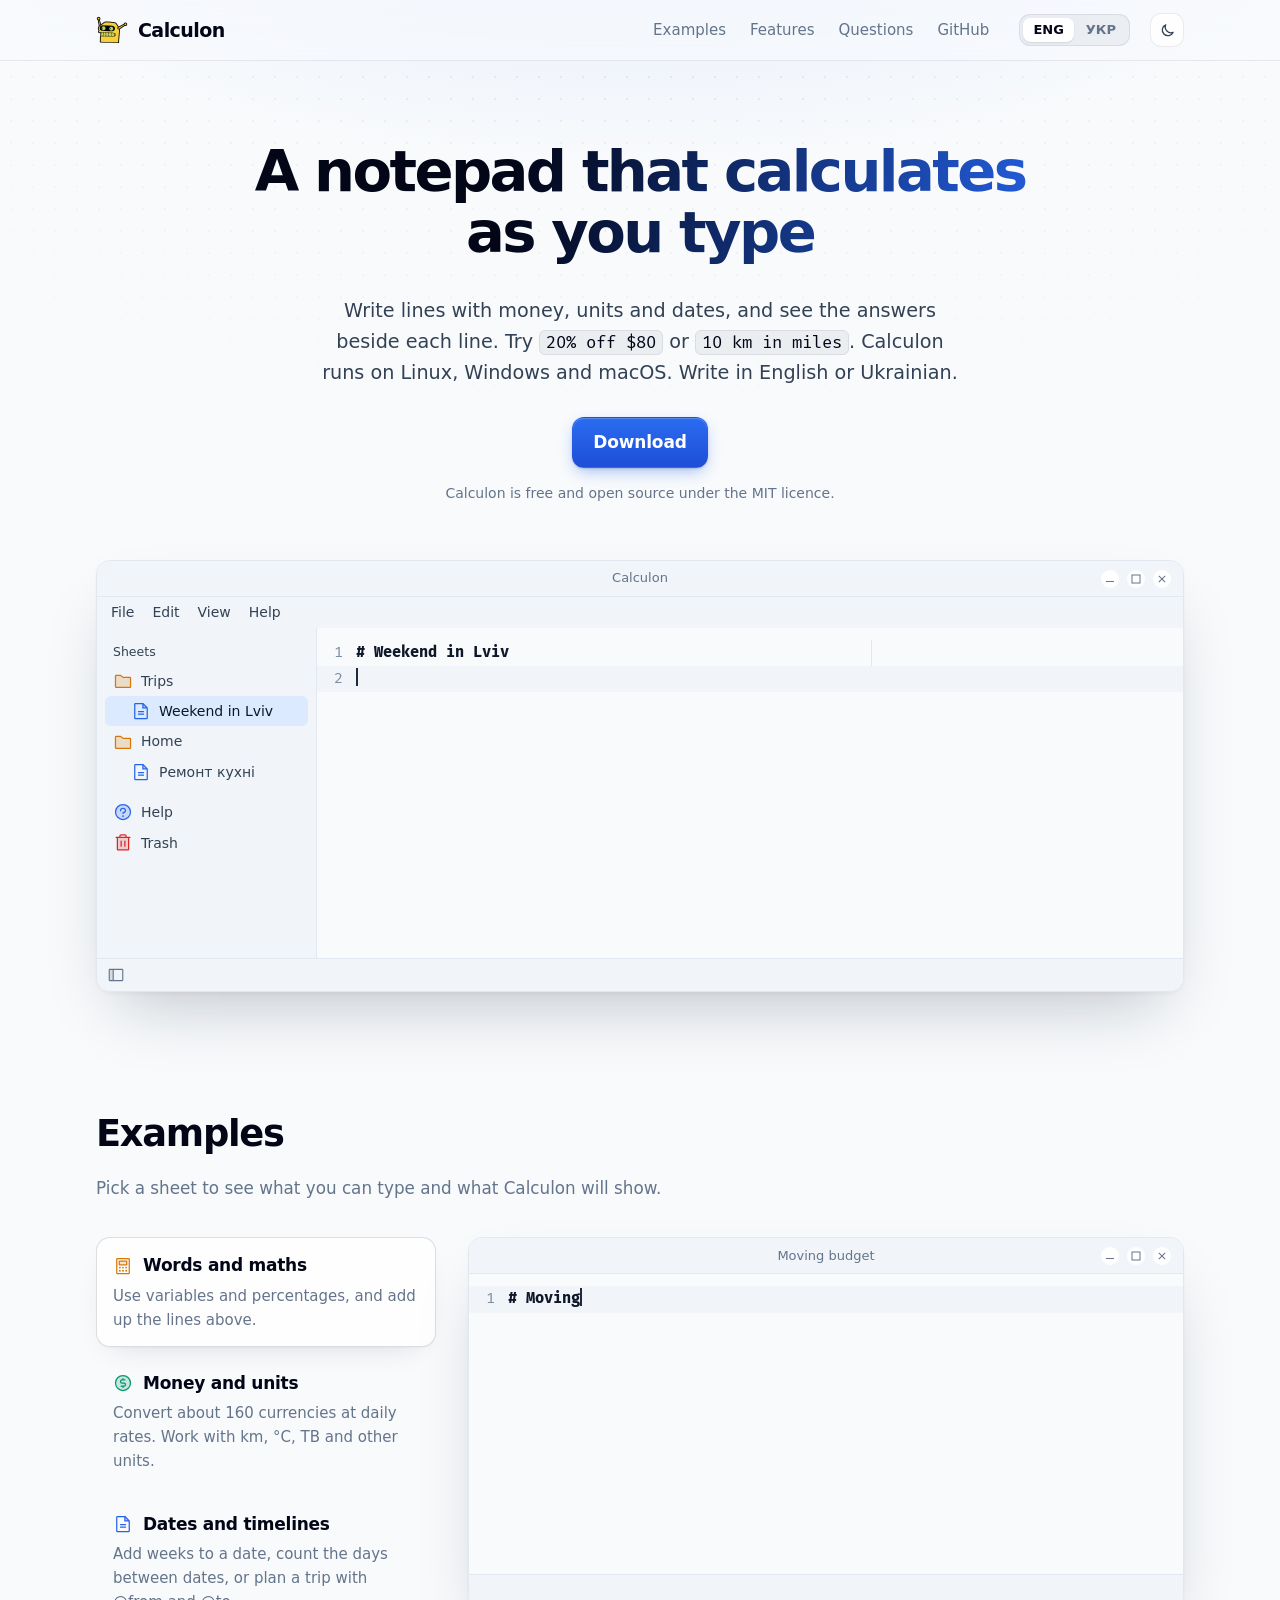
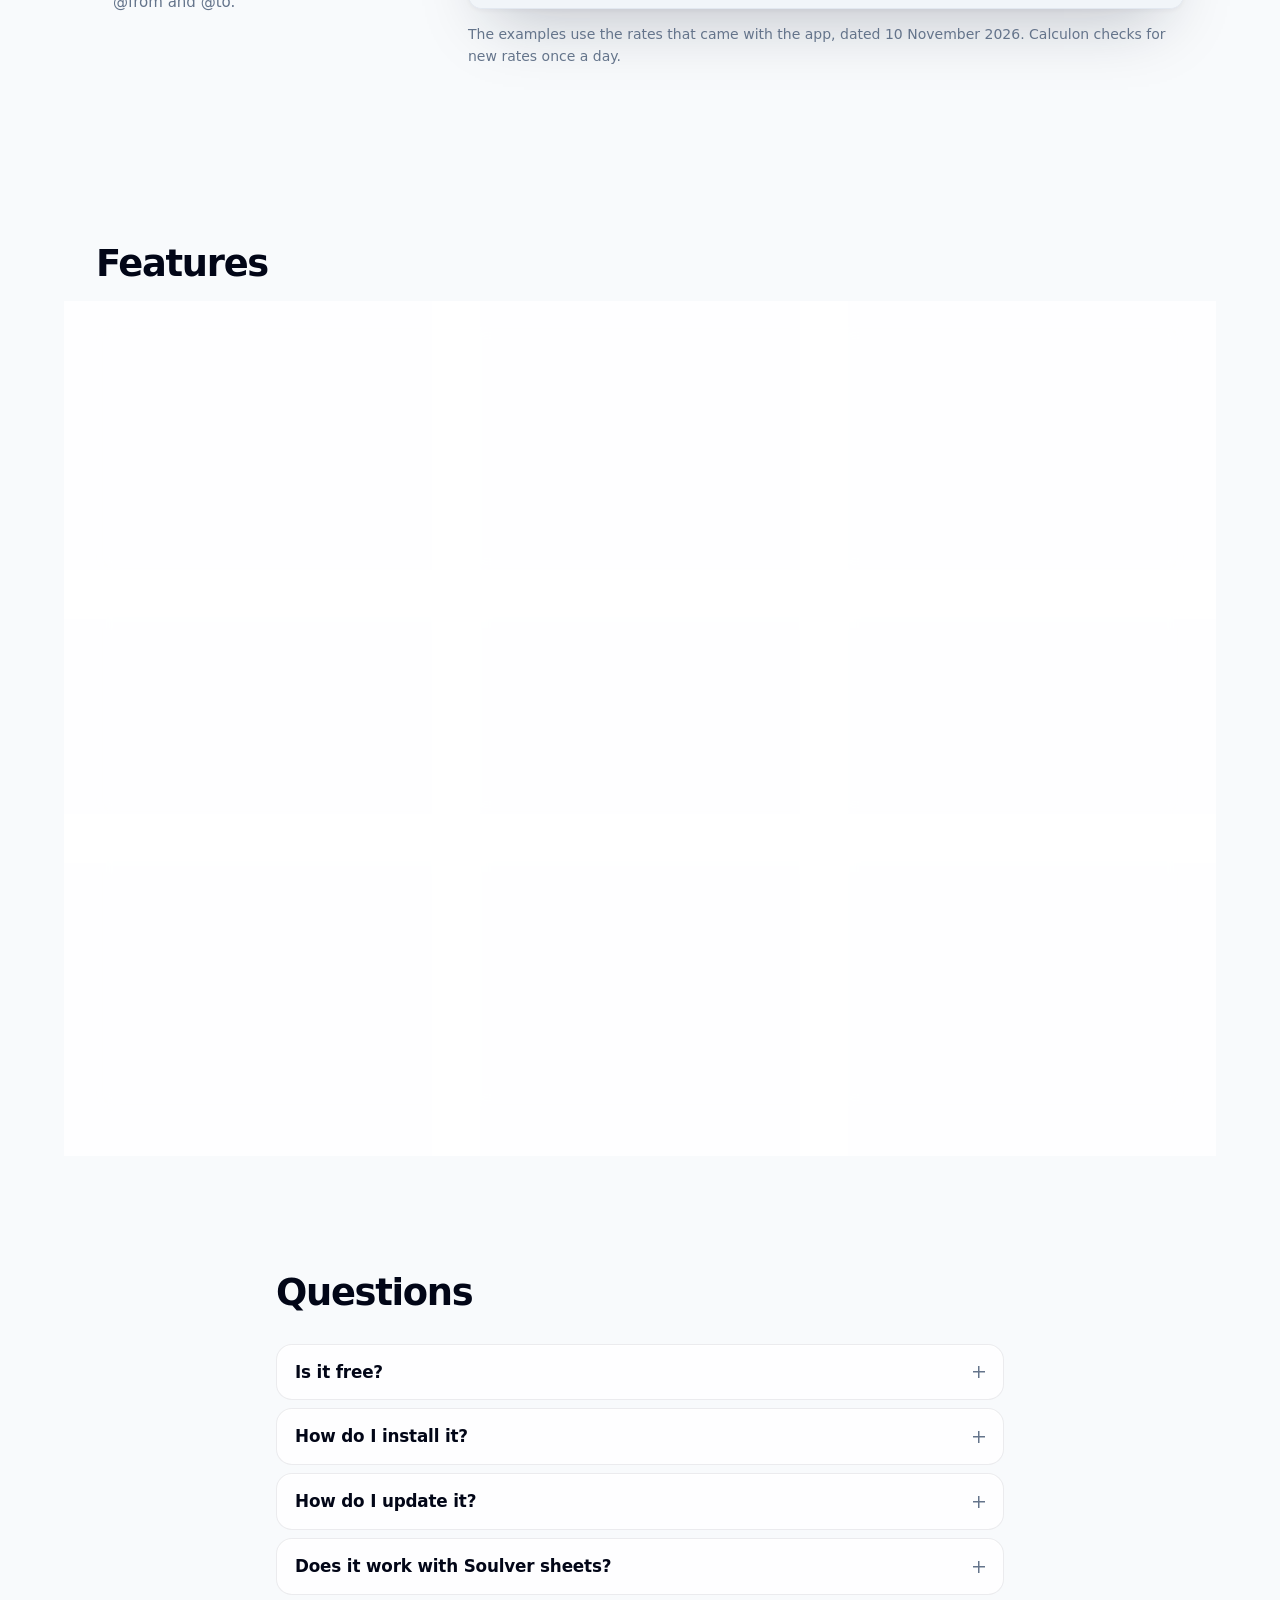
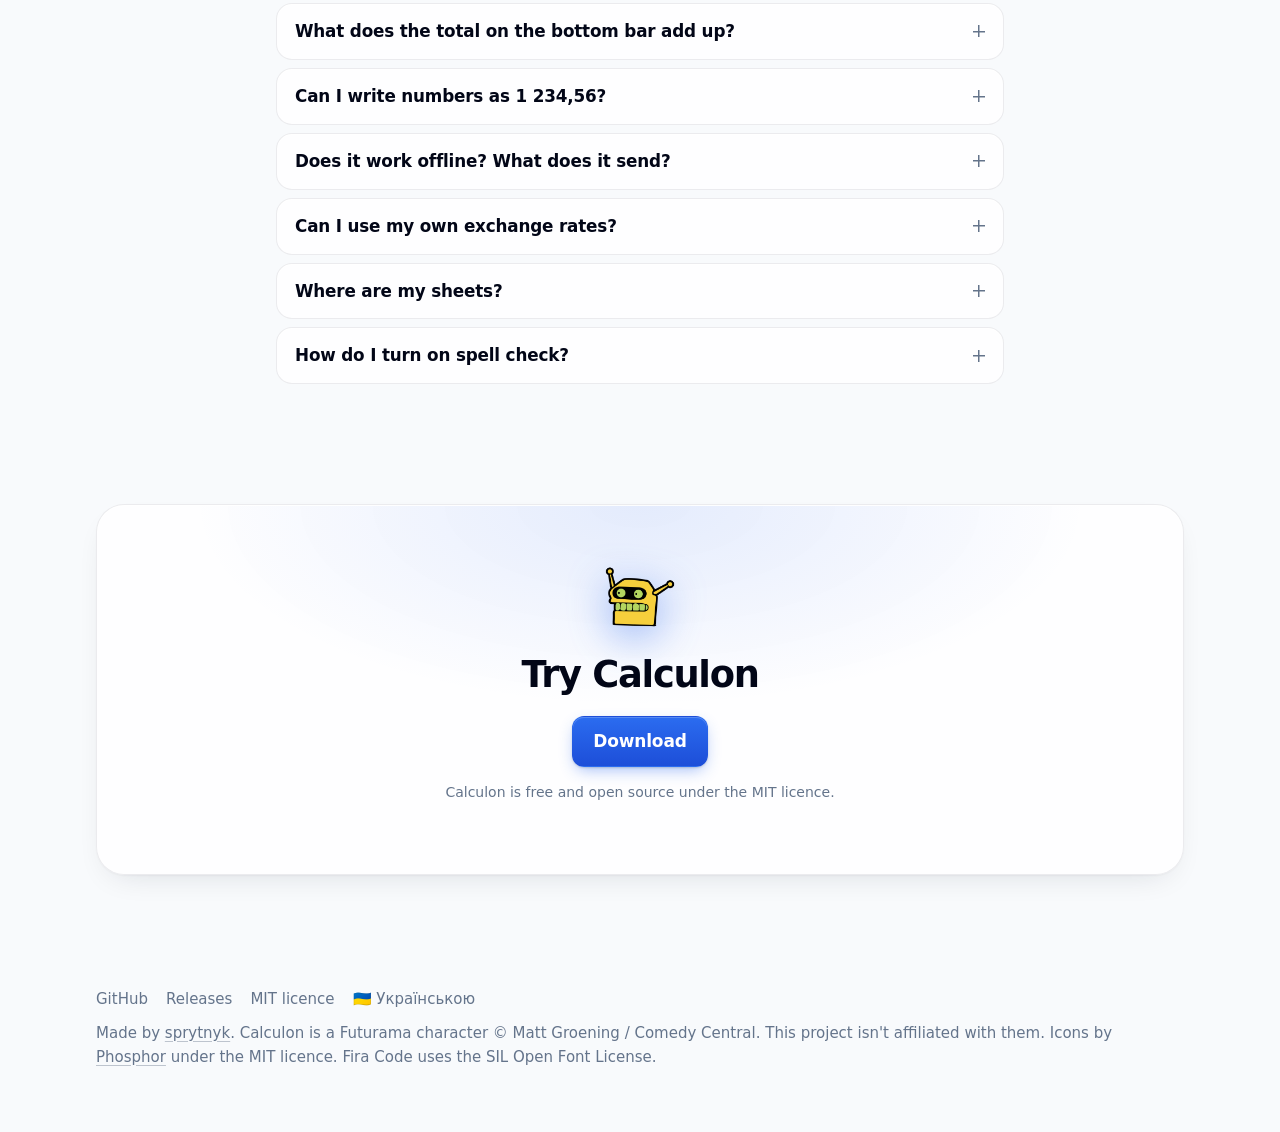
==== commit 81579c5a: "docs(spelling): explain english dictionary setup Describe Automatic and missing-dictionary behavior." ====
--- a/docs/index.html
+++ b/docs/index.html
@@ -370,16 +370,16 @@
               </p>
               <pre>sudo apt install libhunspell-1.7-0 hunspell-en-us hunspell-uk</pre>
               <p>
-                On macOS, install Hunspell with Homebrew and put the en_US and uk_UA dictionaries
-                in <code>~/Library/Spelling</code>. The
-                <a href="https://github.com/sprytnyk/calculon#spell-check">README</a> has the
-                steps. On Windows, Calculon uses Windows' own spell checker. For Ukrainian, add
-                the language in Settings &gt; Time &amp; language &gt; Language &amp; region.
+                For UK English on Debian or Ubuntu, install <code>hunspell-en-gb</code>.
+                On macOS, install Hunspell with Homebrew and put the dictionaries in
+                <code>~/Library/Spelling</code>. On Windows, open Language &amp; region under
+                Time &amp; language in Settings. Add the language and install "Basic typing".
+                The <a href="https://github.com/sprytnyk/calculon#spell-check">README</a> has the steps.
               </p>
               <p>
                 Turn on Check Spelling in the View menu.
                 The shortcut is Cmd+Option+S on macOS or F7 on Windows and Linux.
-                The Spell Check page in Settings shows which dictionaries Calculon found.
+                To pick an English dictionary, open Spell Check in Settings.
               </p>
             </div>
           </details>
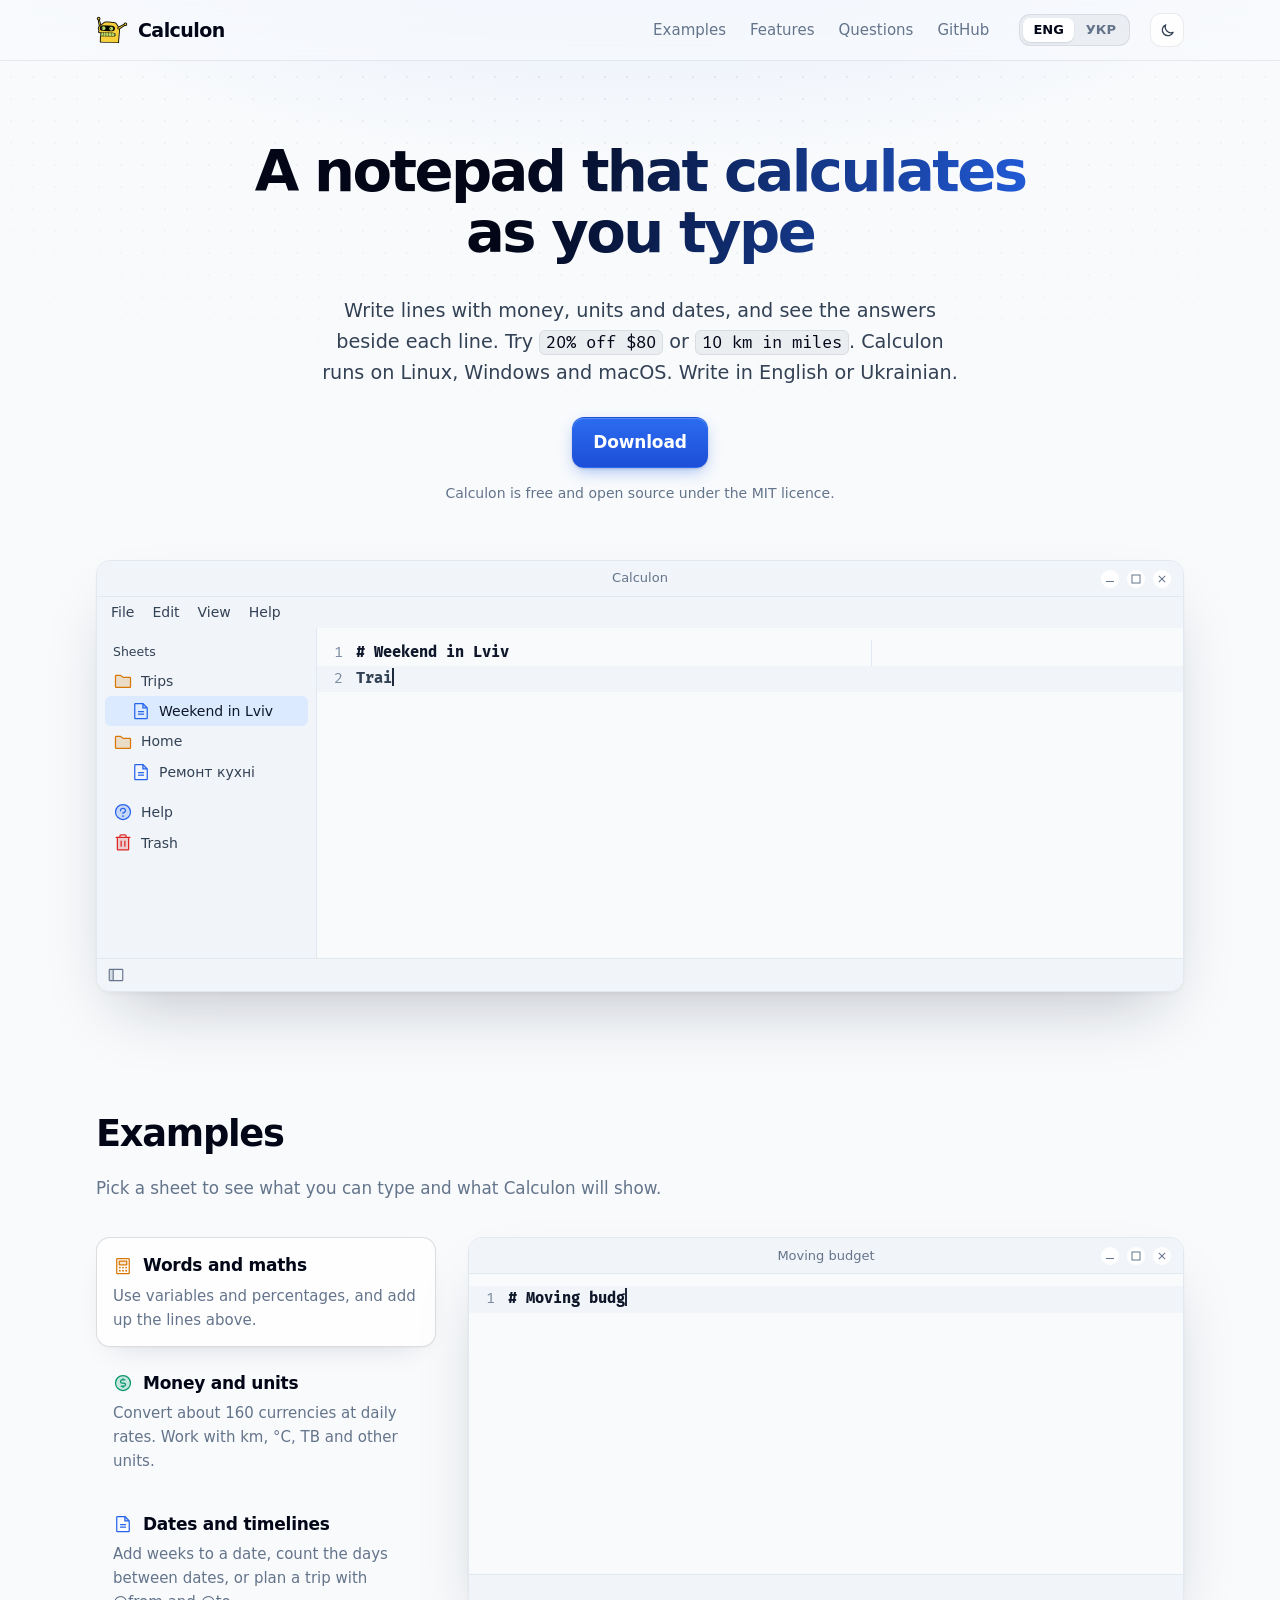
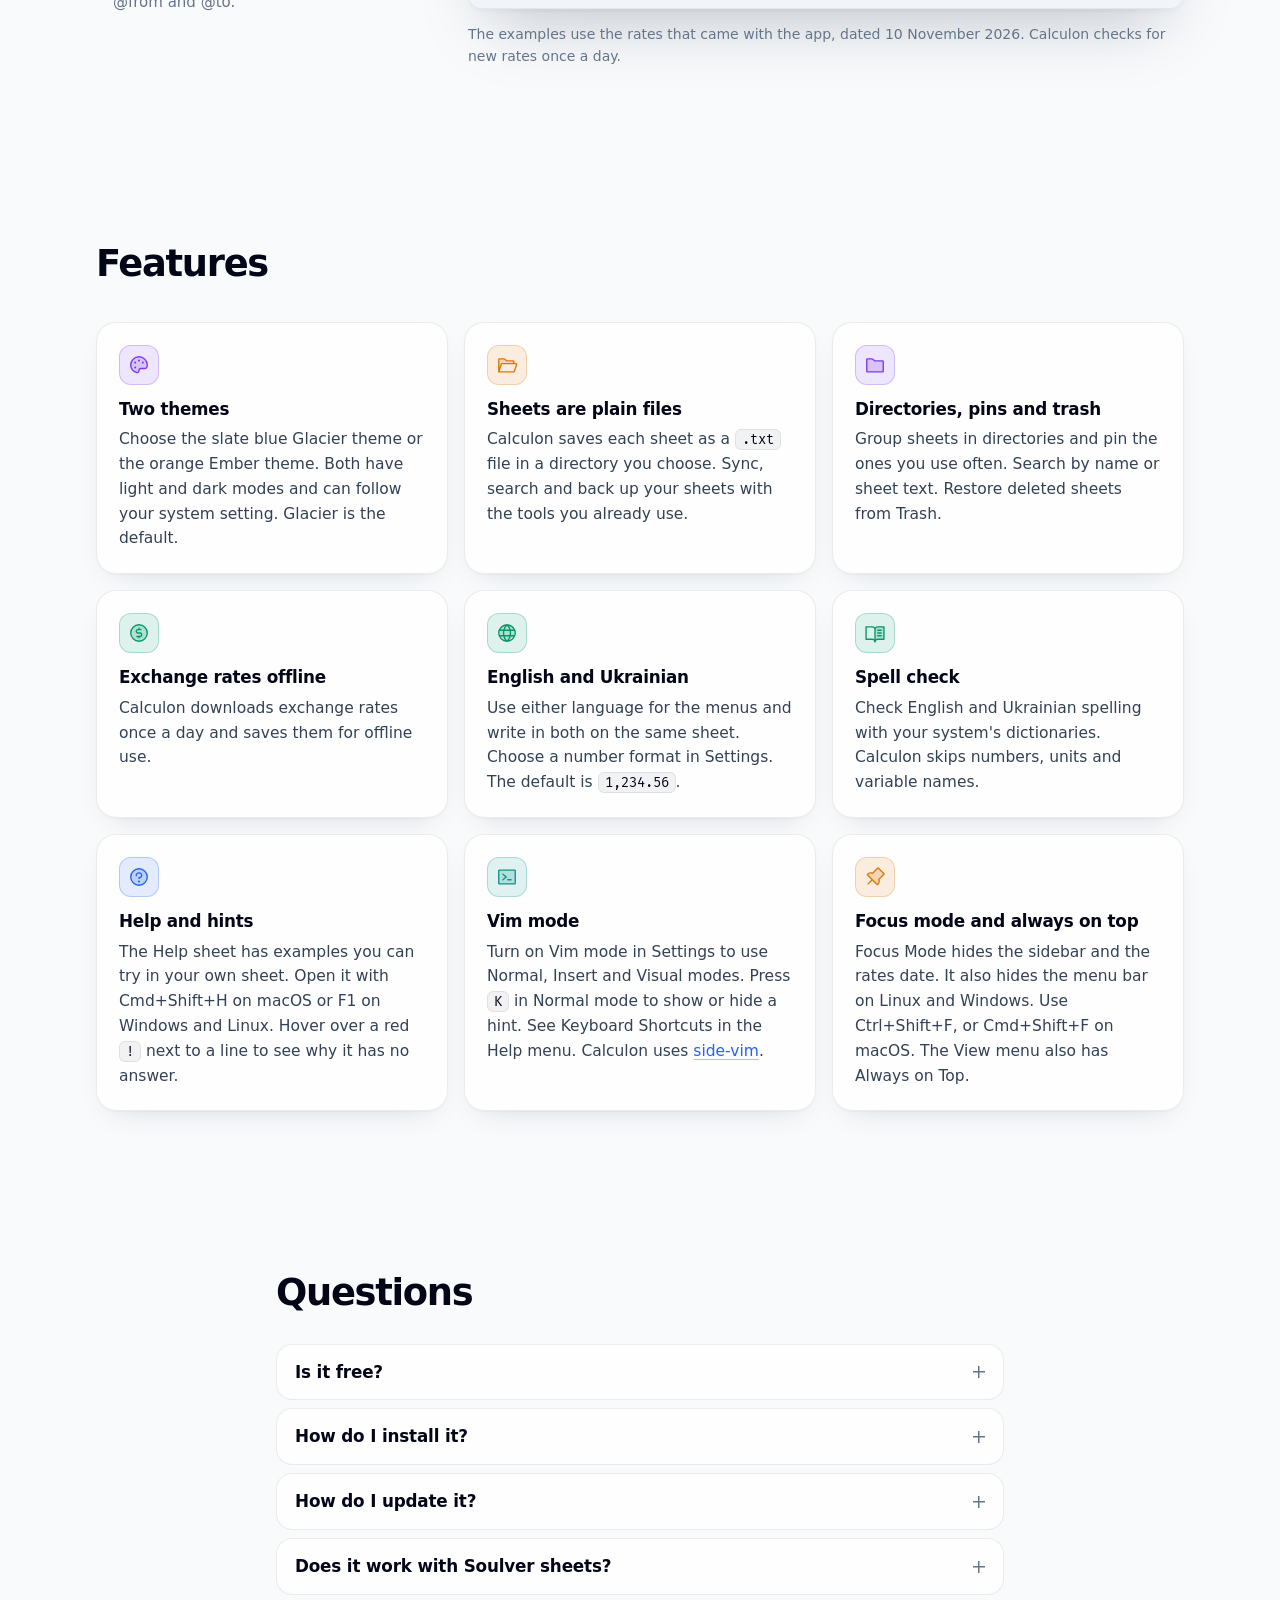
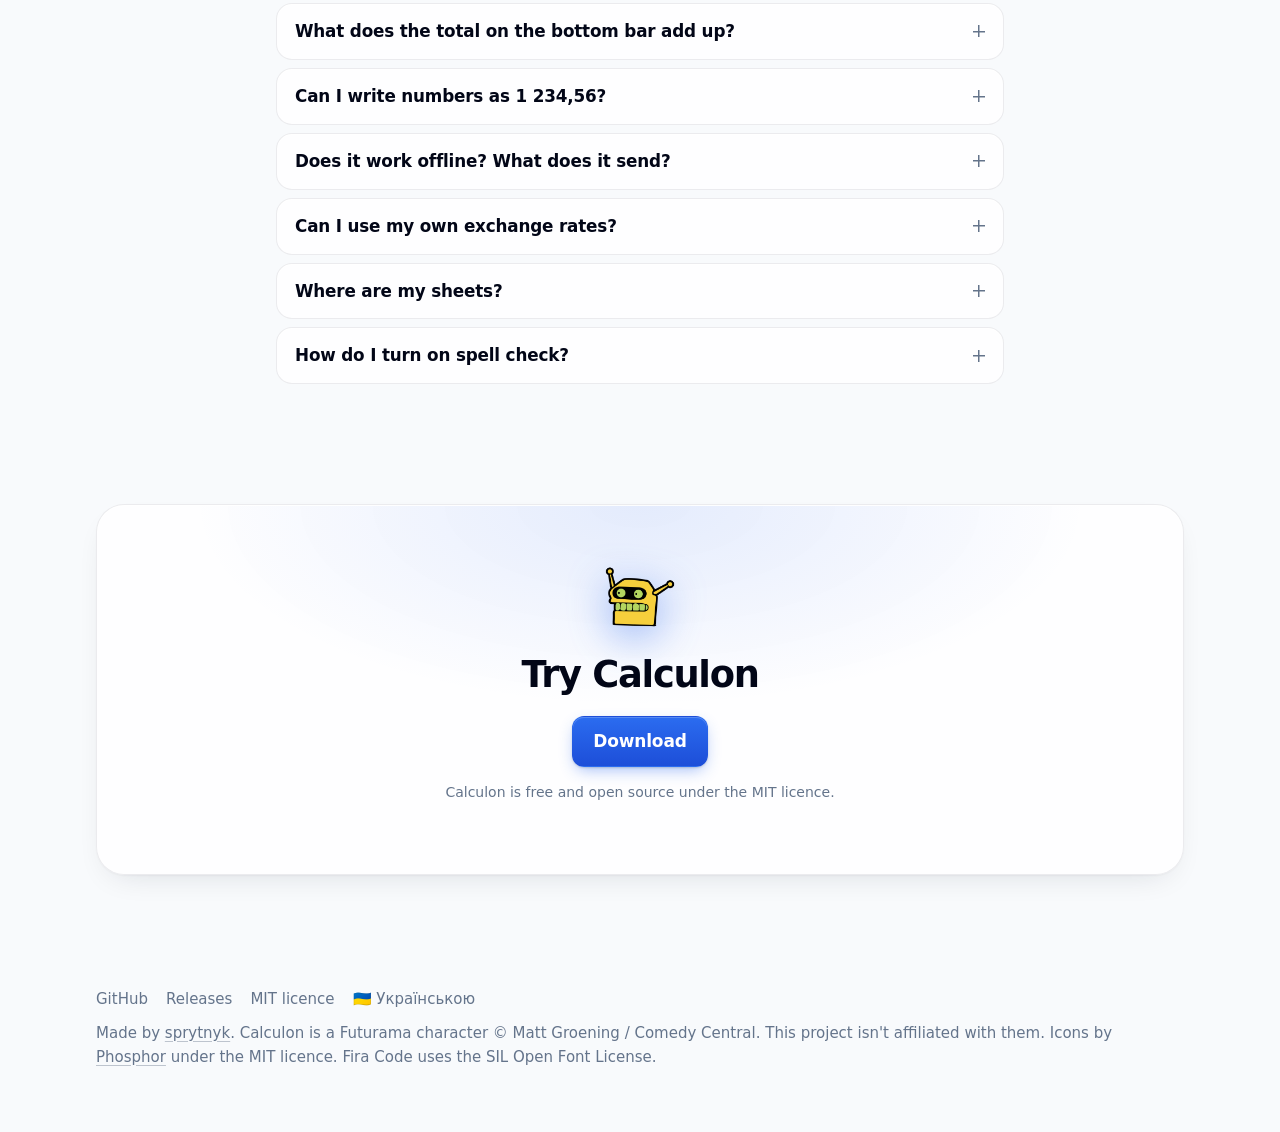
==== commit 040e5705: "build(release): ship linux and windows as directory builds Ship Python, Qt, and assets beside the ex" ====
--- a/docs/index.html
+++ b/docs/index.html
@@ -261,6 +261,7 @@
                 Download the archive for your system from
                 <a href="https://github.com/sprytnyk/calculon/releases/latest">Releases</a> and unpack it. On Linux, run
                 <code>./calculon</code>. On Windows, run <code>calculon.exe</code>.
+                If the archive has an <code>_internal</code> directory, keep it beside the executable.
               </p>
               <p>
                 The Windows build isn't code-signed, so SmartScreen may ask you to confirm the
